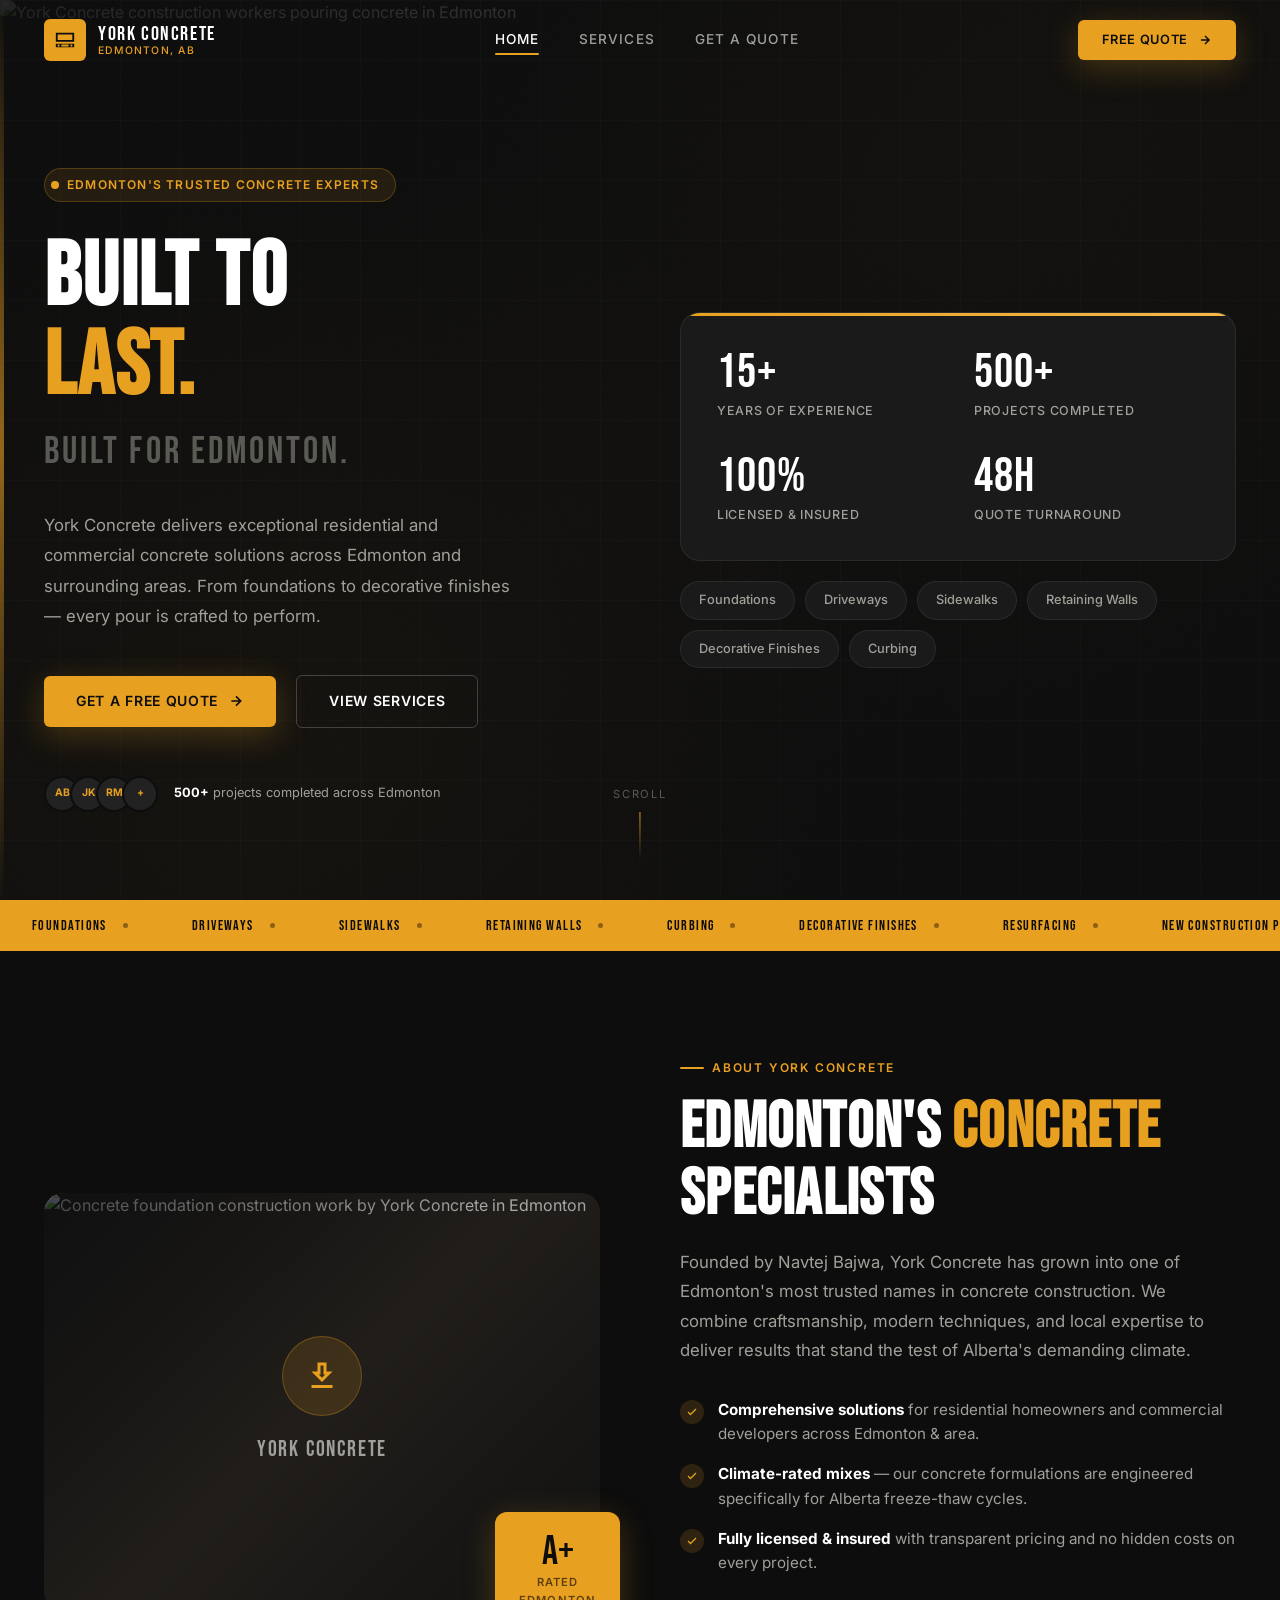
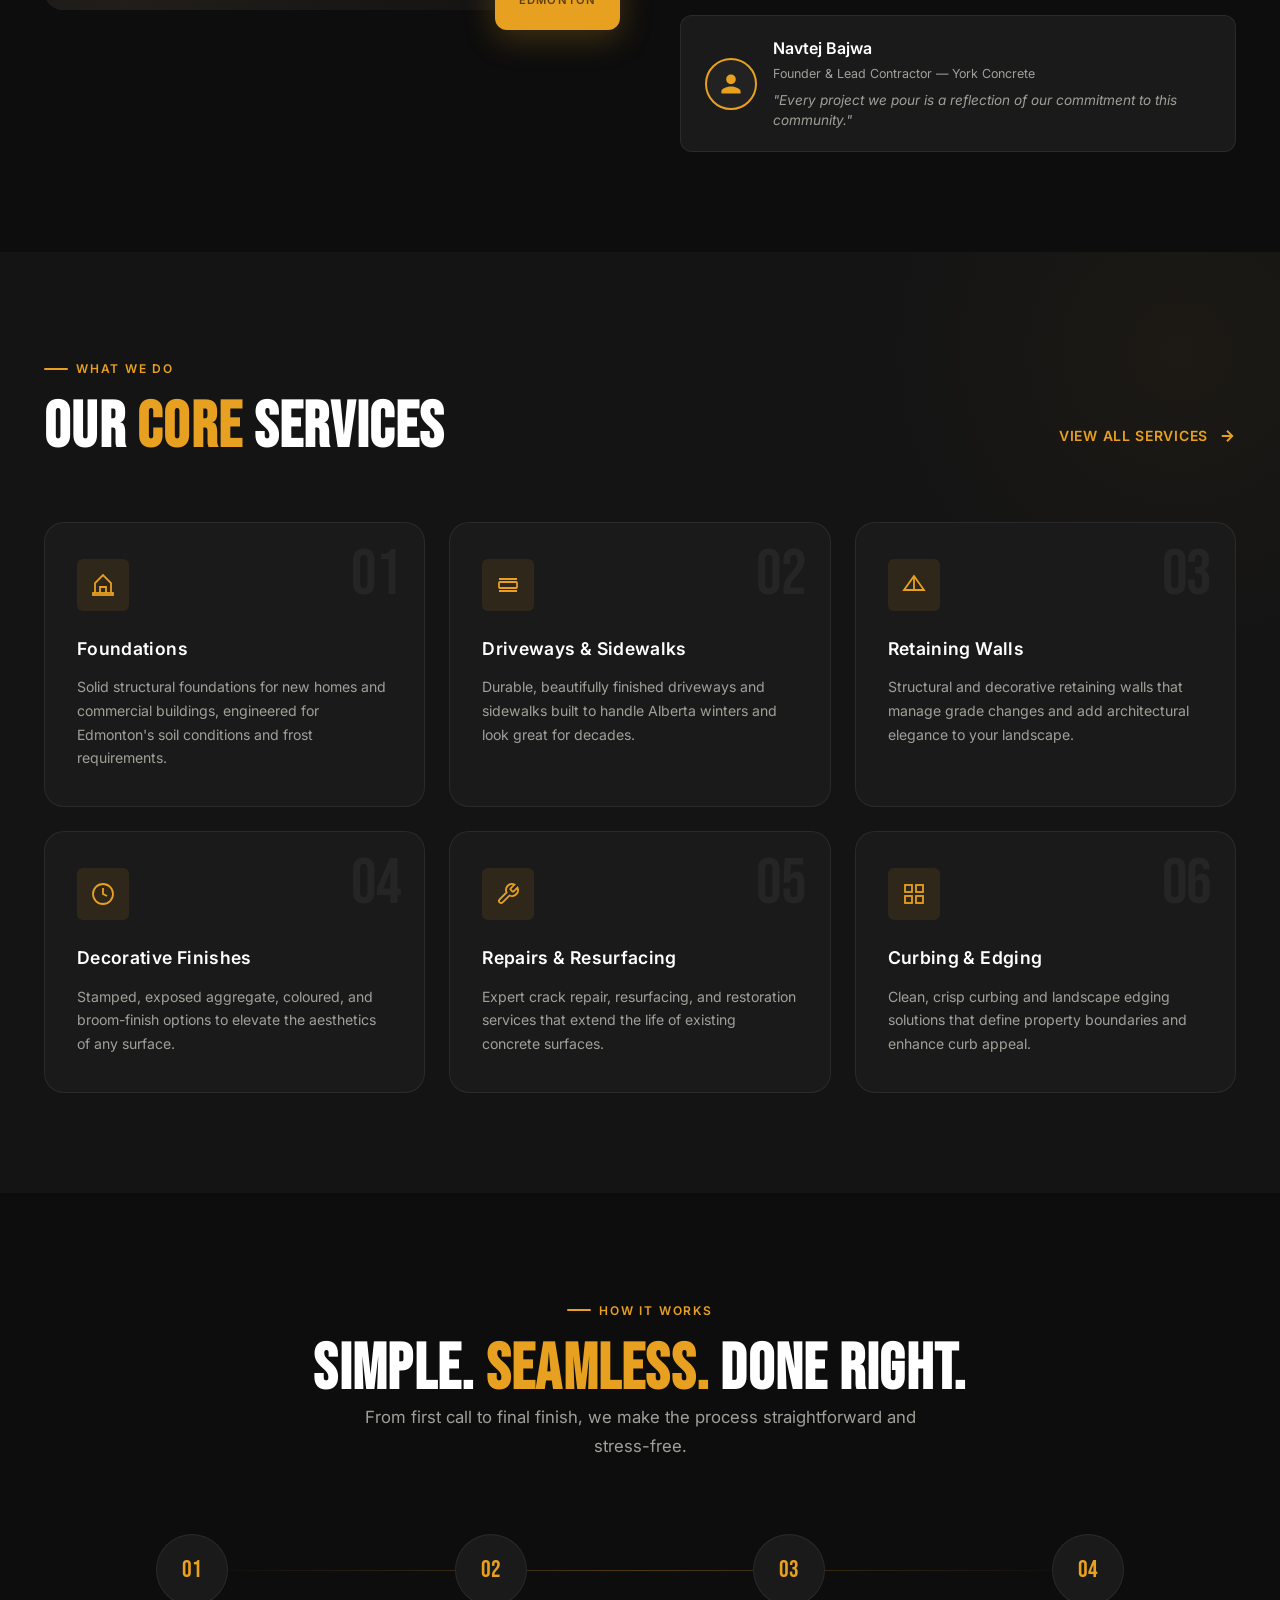
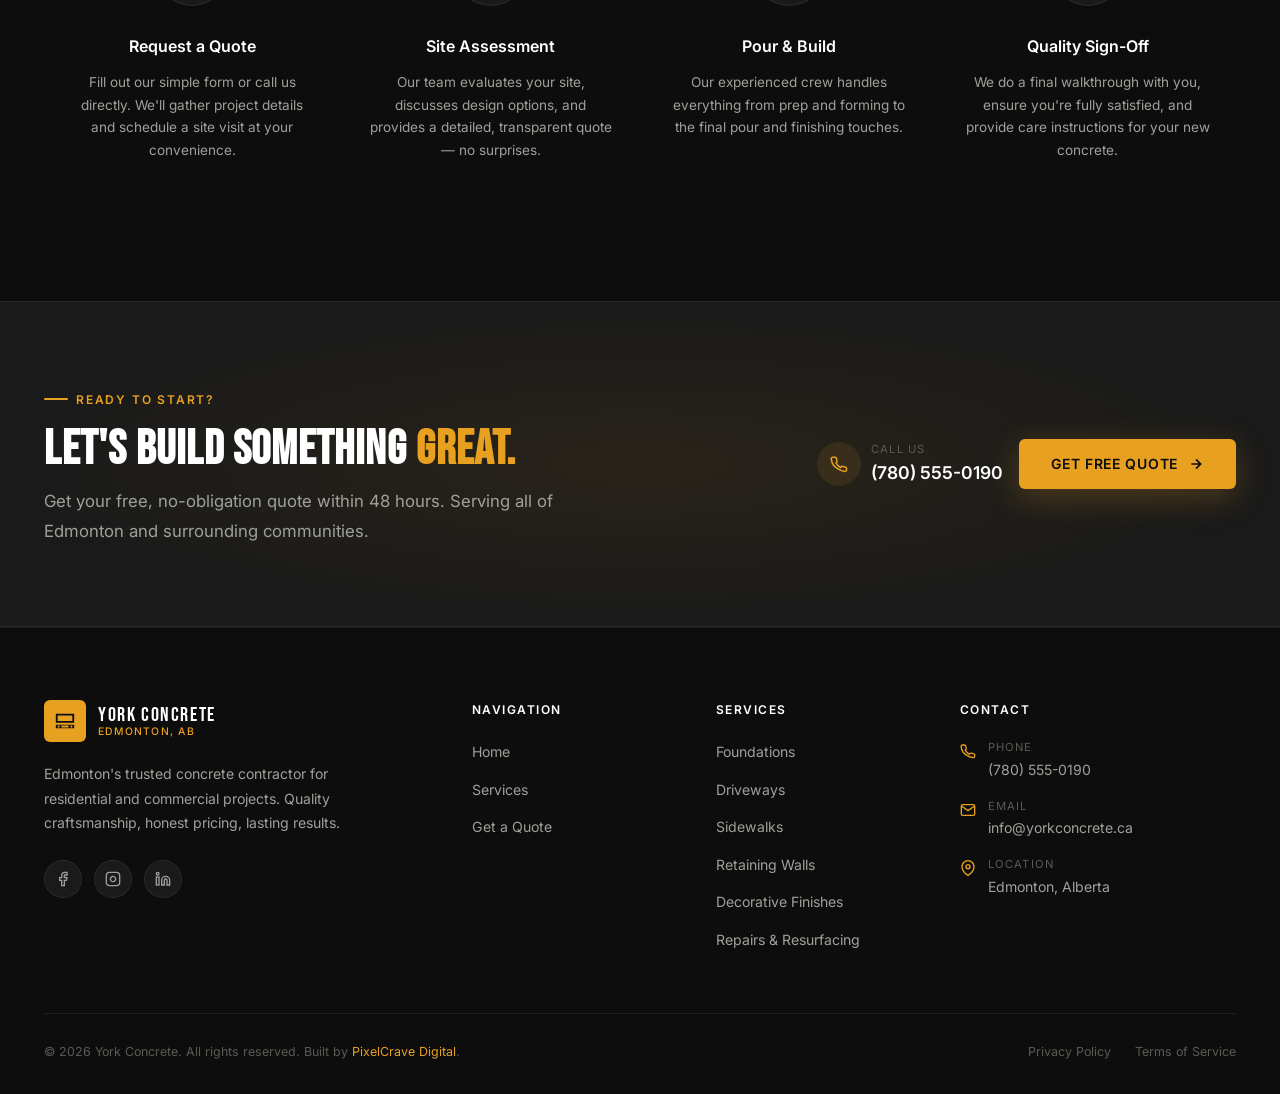
==== index.html @ 5ba8eb1a "Initial commit — York Concrete website Co-Authored-By: Claude Sonnet 4.6 <noreply@anthropic.com>" ====
<!DOCTYPE html>
<html lang="en-CA">
<head>
  <meta charset="UTF-8" />
  <meta name="viewport" content="width=device-width, initial-scale=1.0" />

  <!-- ===== PRIMARY SEO ===== -->
  <title>York Concrete | Edmonton's Premier Concrete Contractor</title>
  <meta name="description" content="York Concrete is Edmonton's trusted concrete contractor. Founded by Navtej Bajwa, we specialize in foundations, driveways, sidewalks, retaining walls & decorative finishes. Get a free quote in 48h." />
  <meta name="keywords" content="concrete contractor Edmonton, driveway concrete Edmonton, foundation pouring Edmonton, concrete sidewalk Edmonton, retaining wall Edmonton, decorative concrete Edmonton, York Concrete, Navtej Bajwa, concrete repair Edmonton, stamped concrete Edmonton" />
  <meta name="author" content="York Concrete" />
  <meta name="robots" content="index, follow, max-snippet:-1, max-image-preview:large, max-video-preview:-1" />
  <link rel="canonical" href="https://yorkconcrete.ca/" />

  <!-- ===== GEO / LOCAL SEO ===== -->
  <meta name="geo.region" content="CA-AB" />
  <meta name="geo.placename" content="Edmonton" />
  <meta name="geo.position" content="53.5461;-113.4938" />
  <meta name="ICBM" content="53.5461, -113.4938" />

  <!-- ===== OPEN GRAPH ===== -->
  <meta property="og:type" content="website" />
  <meta property="og:site_name" content="York Concrete" />
  <meta property="og:title" content="York Concrete | Edmonton's Premier Concrete Contractor" />
  <meta property="og:description" content="Edmonton's trusted concrete contractor. Foundations, driveways, sidewalks, retaining walls & decorative finishes. Free quotes within 48 hours." />
  <meta property="og:url" content="https://yorkconcrete.ca/" />
  <meta property="og:image" content="https://images.unsplash.com/photo-1504307651254-35680f356dfd?auto=format&fit=crop&w=1200&q=80" />
  <meta property="og:image:width" content="1200" />
  <meta property="og:image:height" content="630" />
  <meta property="og:image:alt" content="York Concrete construction workers pouring concrete in Edmonton" />
  <meta property="og:locale" content="en_CA" />

  <!-- ===== TWITTER CARD ===== -->
  <meta name="twitter:card" content="summary_large_image" />
  <meta name="twitter:title" content="York Concrete | Edmonton's Premier Concrete Contractor" />
  <meta name="twitter:description" content="Edmonton's trusted concrete contractor. Foundations, driveways, sidewalks, retaining walls & decorative finishes. Free quotes within 48 hours." />
  <meta name="twitter:image" content="https://images.unsplash.com/photo-1504307651254-35680f356dfd?auto=format&fit=crop&w=1200&q=80" />
  <meta name="twitter:image:alt" content="York Concrete — Edmonton AB" />

  <!-- ===== JSON-LD STRUCTURED DATA ===== -->
  <script type="application/ld+json">
  {
    "@context": "https://schema.org",
    "@graph": [
      {
        "@type": "LocalBusiness",
        "@id": "https://yorkconcrete.ca/#business",
        "name": "York Concrete",
        "legalName": "York Concrete",
        "description": "Edmonton's trusted concrete contractor providing comprehensive residential and commercial solutions including new construction pours, repairs, resurfacing, and decorative finishes. Key services include foundations, driveways, sidewalks, curbing, and retaining walls.",
        "founder": {
          "@type": "Person",
          "name": "Navtej Bajwa"
        },
        "url": "https://yorkconcrete.ca",
        "telephone": "+17805550190",
        "email": "info@yorkconcrete.ca",
        "image": "https://images.unsplash.com/photo-1504307651254-35680f356dfd?auto=format&fit=crop&w=1200&q=80",
        "logo": "https://yorkconcrete.ca/assets/logo.png",
        "address": {
          "@type": "PostalAddress",
          "addressLocality": "Edmonton",
          "addressRegion": "AB",
          "addressCountry": "CA"
        },
        "geo": {
          "@type": "GeoCoordinates",
          "latitude": "53.5461",
          "longitude": "-113.4938"
        },
        "areaServed": [
          {"@type": "City", "name": "Edmonton"},
          {"@type": "State", "name": "Alberta"}
        ],
        "priceRange": "$$",
        "openingHoursSpecification": [
          {
            "@type": "OpeningHoursSpecification",
            "dayOfWeek": ["Monday","Tuesday","Wednesday","Thursday","Friday"],
            "opens": "07:00",
            "closes": "18:00"
          },
          {
            "@type": "OpeningHoursSpecification",
            "dayOfWeek": "Saturday",
            "opens": "08:00",
            "closes": "15:00"
          }
        ],
        "hasOfferCatalog": {
          "@type": "OfferCatalog",
          "name": "Concrete Services",
          "itemListElement": [
            {"@type": "Offer", "itemOffered": {"@type": "Service", "name": "Foundation Pouring", "areaServed": "Edmonton"}},
            {"@type": "Offer", "itemOffered": {"@type": "Service", "name": "Driveway Installation", "areaServed": "Edmonton"}},
            {"@type": "Offer", "itemOffered": {"@type": "Service", "name": "Sidewalk Construction", "areaServed": "Edmonton"}},
            {"@type": "Offer", "itemOffered": {"@type": "Service", "name": "Retaining Wall Construction", "areaServed": "Edmonton"}},
            {"@type": "Offer", "itemOffered": {"@type": "Service", "name": "Decorative Concrete Finishes", "areaServed": "Edmonton"}},
            {"@type": "Offer", "itemOffered": {"@type": "Service", "name": "Concrete Repair & Resurfacing", "areaServed": "Edmonton"}},
            {"@type": "Offer", "itemOffered": {"@type": "Service", "name": "Curbing & Landscape Edging", "areaServed": "Edmonton"}}
          ]
        },
        "sameAs": [
          "https://www.facebook.com/yorkconcrete",
          "https://www.instagram.com/yorkconcrete"
        ]
      },
      {
        "@type": "WebSite",
        "@id": "https://yorkconcrete.ca/#website",
        "url": "https://yorkconcrete.ca",
        "name": "York Concrete",
        "description": "Edmonton's Premier Concrete Contractor",
        "publisher": {"@id": "https://yorkconcrete.ca/#business"},
        "potentialAction": {
          "@type": "SearchAction",
          "target": "https://yorkconcrete.ca/?s={search_term_string}",
          "query-input": "required name=search_term_string"
        }
      },
      {
        "@type": "WebPage",
        "@id": "https://yorkconcrete.ca/#webpage",
        "url": "https://yorkconcrete.ca/",
        "name": "York Concrete | Edmonton's Premier Concrete Contractor",
        "isPartOf": {"@id": "https://yorkconcrete.ca/#website"},
        "about": {"@id": "https://yorkconcrete.ca/#business"},
        "description": "York Concrete is Edmonton's trusted concrete contractor specializing in foundations, driveways, sidewalks, retaining walls and decorative finishes."
      }
    ]
  }
  </script>

  <!-- ===== PERFORMANCE ===== -->
  <link rel="preconnect" href="https://fonts.googleapis.com" />
  <link rel="preconnect" href="https://fonts.gstatic.com" crossorigin />
  <link rel="preconnect" href="https://images.unsplash.com" />
  <link rel="dns-prefetch" href="https://images.unsplash.com" />
  <link rel="stylesheet" href="css/styles.css" />
</head>
<body>

  <!-- ===== NAVBAR ===== -->
  <nav class="navbar">
    <div class="container">
      <div class="nav-inner">
        <a href="index.html" class="nav-logo">
          <div class="nav-logo-icon">
            <!-- Concrete block icon -->
            <svg viewBox="0 0 24 24" xmlns="http://www.w3.org/2000/svg">
              <path d="M2 20h20v-4H2v4zm2-3h2v2H4v-2zm4 0h8v2H8v-2zm10 0h2v2h-2v-2zM2 4v10h20V4H2zm18 8H4V6h16v6z"/>
            </svg>
          </div>
          <div class="nav-logo-text">
            <span class="name">YORK CONCRETE</span>
            <span class="tagline">Edmonton, AB</span>
          </div>
        </a>

        <div class="nav-links">
          <a href="index.html" class="nav-link active">Home</a>
          <a href="services.html" class="nav-link">Services</a>
          <a href="quote.html" class="nav-link">Get a Quote</a>
        </div>

        <a href="quote.html" class="btn btn-primary nav-cta">
          Free Quote
          <svg width="14" height="14" viewBox="0 0 24 24" fill="none" stroke="currentColor" stroke-width="2.5"><path d="M5 12h14M12 5l7 7-7 7"/></svg>
        </a>

        <button class="nav-hamburger" aria-label="Toggle menu">
          <span></span><span></span><span></span>
        </button>
      </div>
    </div>
  </nav>

  <!-- Mobile Menu -->
  <div class="mobile-menu">
    <a href="index.html" class="nav-link">Home</a>
    <a href="services.html" class="nav-link">Services</a>
    <a href="quote.html" class="nav-link">Get a Quote</a>
    <a href="quote.html" class="btn btn-primary">Request Free Quote</a>
  </div>

  <!-- ===== HERO ===== -->
  <section class="hero">
    <div class="hero-bg">
      <img
        src="https://images.unsplash.com/photo-1504307651254-35680f356dfd?auto=format&fit=crop&w=1920&q=80"
        alt="York Concrete construction workers pouring concrete in Edmonton"
        class="hero-bg-img"
        loading="eager"
        fetchpriority="high"
      />
      <div class="hero-bg-overlay"></div>
      <div class="hero-grid-line"></div>
      <div class="hero-accent-bar"></div>
    </div>

    <div class="container">
      <div class="hero-content">

        <div class="hero-left reveal">
          <div class="hero-badge">
            <div class="hero-badge-dot"></div>
            <span>Edmonton's Trusted Concrete Experts</span>
          </div>

          <h1 class="hero-title">
            BUILT TO
            <span class="highlight">LAST.</span>
          </h1>
          <p class="hero-subtitle">BUILT FOR EDMONTON.</p>

          <p class="hero-desc">
            York Concrete delivers exceptional residential and commercial concrete solutions across Edmonton and surrounding areas. From foundations to decorative finishes — every pour is crafted to perform.
          </p>

          <div class="hero-actions">
            <a href="quote.html" class="btn btn-primary">
              Get a Free Quote
              <svg width="16" height="16" viewBox="0 0 24 24" fill="none" stroke="currentColor" stroke-width="2.5"><path d="M5 12h14M12 5l7 7-7 7"/></svg>
            </a>
            <a href="services.html" class="btn btn-outline">
              View Services
            </a>
          </div>

          <div class="hero-trust">
            <div class="hero-trust-avatars">
              <div class="avatar">AB</div>
              <div class="avatar">JK</div>
              <div class="avatar">RM</div>
              <div class="avatar">+</div>
            </div>
            <div class="hero-trust-text">
              <strong>500+</strong> projects completed across Edmonton
            </div>
          </div>
        </div>

        <div class="hero-right reveal delay-2">
          <div class="hero-stats-card">
            <div class="hero-stats-grid">
              <div class="hero-stat">
                <div class="hero-stat-num">
                  <span data-count="15" data-suffix="+">15+</span>
                </div>
                <div class="hero-stat-label">Years of Experience</div>
              </div>
              <div class="hero-stat">
                <div class="hero-stat-num">
                  <span data-count="500" data-suffix="+">500+</span>
                </div>
                <div class="hero-stat-label">Projects Completed</div>
              </div>
              <div class="hero-stat">
                <div class="hero-stat-num">
                  <span data-count="100" data-suffix="%">100%</span>
                </div>
                <div class="hero-stat-label">Licensed & Insured</div>
              </div>
              <div class="hero-stat">
                <div class="hero-stat-num">
                  <span data-count="48" data-suffix="h">48h</span>
                </div>
                <div class="hero-stat-label">Quote Turnaround</div>
              </div>
            </div>
          </div>

          <div class="hero-service-pills">
            <span class="hero-pill">Foundations</span>
            <span class="hero-pill">Driveways</span>
            <span class="hero-pill">Sidewalks</span>
            <span class="hero-pill">Retaining Walls</span>
            <span class="hero-pill">Decorative Finishes</span>
            <span class="hero-pill">Curbing</span>
          </div>
        </div>

      </div>
    </div>

    <div class="hero-scroll">
      <span>Scroll</span>
      <div class="scroll-line"></div>
    </div>
  </section>

  <!-- ===== MARQUEE ===== -->
  <div class="marquee-strip">
    <div class="marquee-track">
      <div class="marquee-item">Foundations<div class="marquee-dot"></div></div>
      <div class="marquee-item">Driveways<div class="marquee-dot"></div></div>
      <div class="marquee-item">Sidewalks<div class="marquee-dot"></div></div>
      <div class="marquee-item">Retaining Walls<div class="marquee-dot"></div></div>
      <div class="marquee-item">Curbing<div class="marquee-dot"></div></div>
      <div class="marquee-item">Decorative Finishes<div class="marquee-dot"></div></div>
      <div class="marquee-item">Resurfacing<div class="marquee-dot"></div></div>
      <div class="marquee-item">New Construction Pours<div class="marquee-dot"></div></div>
      <div class="marquee-item">Repairs<div class="marquee-dot"></div></div>
      <div class="marquee-item">Edmonton, AB<div class="marquee-dot"></div></div>
    </div>
  </div>

  <!-- ===== ABOUT STRIP ===== -->
  <section class="about-strip">
    <div class="container">
      <div class="about-inner">

        <div class="about-visual reveal-left">
          <div class="about-img-wrap">
            <img
              src="https://images.unsplash.com/photo-1581092160607-ee22621dd758?auto=format&fit=crop&w=900&q=80"
              alt="Concrete foundation construction work by York Concrete in Edmonton"
              class="about-img-real"
              loading="lazy"
              width="900"
              height="675"
            />
            <div class="about-img-overlay-gradient"></div>
            <div class="about-img-overlay">
              <div class="about-img-icon">
                <svg viewBox="0 0 24 24"><path d="M19 9h-4V3H9v6H5l7 7 7-7zm-8 2V5h2v6h1.17L12 13.17 9.83 11H11zm-6 7h14v2H5z"/></svg>
              </div>
              <span class="about-img-label">YORK CONCRETE</span>
            </div>
          </div>
          <div class="about-float-badge">
            <span class="num">A+</span>
            <span class="lbl">Rated<br/>Edmonton</span>
          </div>
        </div>

        <div class="about-content reveal-right">
          <span class="section-tag">About York Concrete</span>
          <h2 class="section-title">
            Edmonton's <span>Concrete</span><br/>Specialists
          </h2>
          <p class="section-desc">
            Founded by Navtej Bajwa, York Concrete has grown into one of Edmonton's most trusted names in concrete construction. We combine craftsmanship, modern techniques, and local expertise to deliver results that stand the test of Alberta's demanding climate.
          </p>

          <ul class="about-list">
            <li class="about-list-item">
              <div class="about-list-icon">
                <svg viewBox="0 0 24 24"><polyline points="20 6 9 17 4 12"/></svg>
              </div>
              <p><strong>Comprehensive solutions</strong> for residential homeowners and commercial developers across Edmonton & area.</p>
            </li>
            <li class="about-list-item">
              <div class="about-list-icon">
                <svg viewBox="0 0 24 24"><polyline points="20 6 9 17 4 12"/></svg>
              </div>
              <p><strong>Climate-rated mixes</strong> — our concrete formulations are engineered specifically for Alberta freeze-thaw cycles.</p>
            </li>
            <li class="about-list-item">
              <div class="about-list-icon">
                <svg viewBox="0 0 24 24"><polyline points="20 6 9 17 4 12"/></svg>
              </div>
              <p><strong>Fully licensed & insured</strong> with transparent pricing and no hidden costs on every project.</p>
            </li>
          </ul>

          <div class="founder-card">
            <div class="founder-avatar">
              <svg viewBox="0 0 24 24"><path d="M12 12c2.7 0 4.8-2.1 4.8-4.8S14.7 2.4 12 2.4 7.2 4.5 7.2 7.2 9.3 12 12 12zm0 2.4c-3.2 0-9.6 1.6-9.6 4.8v2.4h19.2v-2.4c0-3.2-6.4-4.8-9.6-4.8z"/></svg>
            </div>
            <div class="founder-info">
              <div class="founder-name">Navtej Bajwa</div>
              <div class="founder-role">Founder & Lead Contractor — York Concrete</div>
              <p class="founder-quote">"Every project we pour is a reflection of our commitment to this community."</p>
            </div>
          </div>
        </div>

      </div>
    </div>
  </section>

  <!-- ===== SERVICES PREVIEW ===== -->
  <section class="services-preview">
    <div class="container">
      <div class="services-header">
        <div class="services-header-left reveal">
          <span class="section-tag">What We Do</span>
          <h2 class="section-title">Our <span>Core</span> Services</h2>
        </div>
        <div class="services-header-right reveal delay-2">
          <a href="services.html" class="btn btn-ghost">
            View All Services
            <svg width="18" height="18" viewBox="0 0 24 24" fill="none" stroke="currentColor" stroke-width="2.5"><path d="M5 12h14M12 5l7 7-7 7"/></svg>
          </a>
        </div>
      </div>

      <div class="services-grid">
        <!-- Card 1 -->
        <div class="service-card reveal delay-1">
          <span class="service-card-num">01</span>
          <div class="service-card-icon">
            <svg viewBox="0 0 24 24"><rect x="2" y="20" width="20" height="2"/><path d="M4 20V10l8-8 8 8v10"/><path d="M9 20v-6h6v6"/></svg>
          </div>
          <h3 class="service-card-title">Foundations</h3>
          <p class="service-card-desc">Solid structural foundations for new homes and commercial buildings, engineered for Edmonton's soil conditions and frost requirements.</p>
        </div>

        <!-- Card 2 -->
        <div class="service-card reveal delay-2">
          <span class="service-card-num">02</span>
          <div class="service-card-icon">
            <svg viewBox="0 0 24 24"><path d="M3 18h18M3 6h18"/><rect x="3" y="9" width="18" height="6" rx="1"/></svg>
          </div>
          <h3 class="service-card-title">Driveways & Sidewalks</h3>
          <p class="service-card-desc">Durable, beautifully finished driveways and sidewalks built to handle Alberta winters and look great for decades.</p>
        </div>

        <!-- Card 3 -->
        <div class="service-card reveal delay-3">
          <span class="service-card-num">03</span>
          <div class="service-card-icon">
            <svg viewBox="0 0 24 24"><path d="M2 17L12 3l10 14H2z"/><line x1="12" y1="3" x2="12" y2="17"/></svg>
          </div>
          <h3 class="service-card-title">Retaining Walls</h3>
          <p class="service-card-desc">Structural and decorative retaining walls that manage grade changes and add architectural elegance to your landscape.</p>
        </div>

        <!-- Card 4 -->
        <div class="service-card reveal delay-1">
          <span class="service-card-num">04</span>
          <div class="service-card-icon">
            <svg viewBox="0 0 24 24"><circle cx="12" cy="12" r="10"/><path d="M12 6v6l4 2"/></svg>
          </div>
          <h3 class="service-card-title">Decorative Finishes</h3>
          <p class="service-card-desc">Stamped, exposed aggregate, coloured, and broom-finish options to elevate the aesthetics of any surface.</p>
        </div>

        <!-- Card 5 -->
        <div class="service-card reveal delay-2">
          <span class="service-card-num">05</span>
          <div class="service-card-icon">
            <svg viewBox="0 0 24 24"><path d="M14.7 6.3a1 1 0 0 0 0 1.4l1.6 1.6a1 1 0 0 0 1.4 0l3.77-3.77a6 6 0 0 1-7.94 7.94l-6.91 6.91a2.12 2.12 0 0 1-3-3l6.91-6.91a6 6 0 0 1 7.94-7.94l-3.76 3.76z"/></svg>
          </div>
          <h3 class="service-card-title">Repairs & Resurfacing</h3>
          <p class="service-card-desc">Expert crack repair, resurfacing, and restoration services that extend the life of existing concrete surfaces.</p>
        </div>

        <!-- Card 6 -->
        <div class="service-card reveal delay-3">
          <span class="service-card-num">06</span>
          <div class="service-card-icon">
            <svg viewBox="0 0 24 24"><rect x="3" y="3" width="7" height="7"/><rect x="14" y="3" width="7" height="7"/><rect x="14" y="14" width="7" height="7"/><rect x="3" y="14" width="7" height="7"/></svg>
          </div>
          <h3 class="service-card-title">Curbing & Edging</h3>
          <p class="service-card-desc">Clean, crisp curbing and landscape edging solutions that define property boundaries and enhance curb appeal.</p>
        </div>
      </div>
    </div>
  </section>

  <!-- ===== PROCESS ===== -->
  <section class="process-section">
    <div class="container">
      <div class="process-header reveal">
        <span class="section-tag">How It Works</span>
        <h2 class="section-title">Simple. <span>Seamless.</span> Done Right.</h2>
        <p class="section-desc">From first call to final finish, we make the process straightforward and stress-free.</p>
      </div>

      <div class="process-steps">
        <div class="process-step reveal delay-1">
          <div class="process-step-num">01</div>
          <h3 class="process-step-title">Request a Quote</h3>
          <p class="process-step-desc">Fill out our simple form or call us directly. We'll gather project details and schedule a site visit at your convenience.</p>
        </div>
        <div class="process-step reveal delay-2">
          <div class="process-step-num">02</div>
          <h3 class="process-step-title">Site Assessment</h3>
          <p class="process-step-desc">Our team evaluates your site, discusses design options, and provides a detailed, transparent quote — no surprises.</p>
        </div>
        <div class="process-step reveal delay-3">
          <div class="process-step-num">03</div>
          <h3 class="process-step-title">Pour & Build</h3>
          <p class="process-step-desc">Our experienced crew handles everything from prep and forming to the final pour and finishing touches.</p>
        </div>
        <div class="process-step reveal delay-4">
          <div class="process-step-num">04</div>
          <h3 class="process-step-title">Quality Sign-Off</h3>
          <p class="process-step-desc">We do a final walkthrough with you, ensure you're fully satisfied, and provide care instructions for your new concrete.</p>
        </div>
      </div>
    </div>
  </section>

  <!-- ===== CTA BAND ===== -->
  <section class="cta-band">
    <div class="container">
      <div class="cta-inner">
        <div class="cta-text reveal">
          <span class="section-tag">Ready to Start?</span>
          <h2 class="section-title">Let's Build Something <span>Great.</span></h2>
          <p class="section-desc">Get your free, no-obligation quote within 48 hours. Serving all of Edmonton and surrounding communities.</p>
        </div>
        <div class="cta-actions reveal delay-2">
          <div class="cta-phone">
            <div class="cta-phone-icon">
              <svg viewBox="0 0 24 24"><path d="M22 16.92v3a2 2 0 0 1-2.18 2 19.79 19.79 0 0 1-8.63-3.07A19.5 19.5 0 0 1 4.69 13.8a19.79 19.79 0 0 1-3.07-8.67A2 2 0 0 1 3.6 3h3a2 2 0 0 1 2 1.72c.127.96.361 1.903.7 2.81a2 2 0 0 1-.45 2.11L7.91 10.6a16 16 0 0 0 6.08 6.08l.99-.99a2 2 0 0 1 2.11-.45c.907.339 1.85.573 2.81.7A2 2 0 0 1 22 17.92z"/></svg>
            </div>
            <div class="cta-phone-info">
              <div class="cta-phone-label">Call Us</div>
              <div class="cta-phone-num">(780) 555-0190</div>
            </div>
          </div>
          <a href="quote.html" class="btn btn-primary">
            Get Free Quote
            <svg width="16" height="16" viewBox="0 0 24 24" fill="none" stroke="currentColor" stroke-width="2.5"><path d="M5 12h14M12 5l7 7-7 7"/></svg>
          </a>
        </div>
      </div>
    </div>
  </section>

  <!-- ===== FOOTER ===== -->
  <footer class="footer">
    <div class="container">
      <div class="footer-grid">
        <div class="footer-brand">
          <a href="index.html" class="nav-logo">
            <div class="nav-logo-icon">
              <svg viewBox="0 0 24 24" xmlns="http://www.w3.org/2000/svg"><path d="M2 20h20v-4H2v4zm2-3h2v2H4v-2zm4 0h8v2H8v-2zm10 0h2v2h-2v-2zM2 4v10h20V4H2zm18 8H4V6h16v6z"/></svg>
            </div>
            <div class="nav-logo-text">
              <span class="name">YORK CONCRETE</span>
              <span class="tagline">Edmonton, AB</span>
            </div>
          </a>
          <p class="footer-brand-desc">
            Edmonton's trusted concrete contractor for residential and commercial projects. Quality craftsmanship, honest pricing, lasting results.
          </p>
          <div class="footer-social">
            <a href="#" aria-label="Facebook">
              <svg viewBox="0 0 24 24"><path d="M18 2h-3a5 5 0 0 0-5 5v3H7v4h3v8h4v-8h3l1-4h-4V7a1 1 0 0 1 1-1h3z"/></svg>
            </a>
            <a href="#" aria-label="Instagram">
              <svg viewBox="0 0 24 24"><rect x="2" y="2" width="20" height="20" rx="5" ry="5"/><path d="M16 11.37A4 4 0 1 1 12.63 8 4 4 0 0 1 16 11.37z"/><line x1="17.5" y1="6.5" x2="17.51" y2="6.5"/></svg>
            </a>
            <a href="#" aria-label="LinkedIn">
              <svg viewBox="0 0 24 24"><path d="M16 8a6 6 0 0 1 6 6v7h-4v-7a2 2 0 0 0-2-2 2 2 0 0 0-2 2v7h-4v-7a6 6 0 0 1 6-6z"/><rect x="2" y="9" width="4" height="12"/><circle cx="4" cy="4" r="2"/></svg>
            </a>
          </div>
        </div>

        <div>
          <h4 class="footer-col-title">Navigation</h4>
          <ul class="footer-links">
            <li><a href="index.html">Home</a></li>
            <li><a href="services.html">Services</a></li>
            <li><a href="quote.html">Get a Quote</a></li>
          </ul>
        </div>

        <div>
          <h4 class="footer-col-title">Services</h4>
          <ul class="footer-links">
            <li><a href="services.html">Foundations</a></li>
            <li><a href="services.html">Driveways</a></li>
            <li><a href="services.html">Sidewalks</a></li>
            <li><a href="services.html">Retaining Walls</a></li>
            <li><a href="services.html">Decorative Finishes</a></li>
            <li><a href="services.html">Repairs & Resurfacing</a></li>
          </ul>
        </div>

        <div>
          <h4 class="footer-col-title">Contact</h4>
          <div class="footer-contact-item">
            <div class="footer-contact-icon">
              <svg viewBox="0 0 24 24"><path d="M22 16.92v3a2 2 0 0 1-2.18 2 19.79 19.79 0 0 1-8.63-3.07A19.5 19.5 0 0 1 4.69 13.8a19.79 19.79 0 0 1-3.07-8.67A2 2 0 0 1 3.6 3h3a2 2 0 0 1 2 1.72c.127.96.361 1.903.7 2.81a2 2 0 0 1-.45 2.11L7.91 10.6a16 16 0 0 0 6.08 6.08l.99-.99a2 2 0 0 1 2.11-.45c.907.339 1.85.573 2.81.7A2 2 0 0 1 22 17.92z"/></svg>
            </div>
            <div class="footer-contact-info">
              <div class="footer-contact-label">Phone</div>
              <div class="footer-contact-val">(780) 555-0190</div>
            </div>
          </div>
          <div class="footer-contact-item">
            <div class="footer-contact-icon">
              <svg viewBox="0 0 24 24"><path d="M4 4h16c1.1 0 2 .9 2 2v12c0 1.1-.9 2-2 2H4c-1.1 0-2-.9-2-2V6c0-1.1.9-2 2-2z"/><polyline points="22,6 12,13 2,6"/></svg>
            </div>
            <div class="footer-contact-info">
              <div class="footer-contact-label">Email</div>
              <div class="footer-contact-val">info@yorkconcrete.ca</div>
            </div>
          </div>
          <div class="footer-contact-item">
            <div class="footer-contact-icon">
              <svg viewBox="0 0 24 24"><path d="M21 10c0 7-9 13-9 13s-9-6-9-13a9 9 0 0 1 18 0z"/><circle cx="12" cy="10" r="3"/></svg>
            </div>
            <div class="footer-contact-info">
              <div class="footer-contact-label">Location</div>
              <div class="footer-contact-val">Edmonton, Alberta</div>
            </div>
          </div>
        </div>
      </div>

      <div class="footer-bottom">
        <p class="footer-copy">
          &copy; 2026 York Concrete. All rights reserved. Built by <a href="#">PixelCrave Digital</a>.
        </p>
        <div class="footer-legal">
          <a href="#">Privacy Policy</a>
          <a href="#">Terms of Service</a>
        </div>
      </div>
    </div>
  </footer>

  <script src="js/main.js"></script>
</body>
</html>
---- css/styles.css ----
/* ============================================
   YORK CONCRETE — Design System
   PixelCrave Digital
   ============================================ */

/* --- Google Fonts --- */
@import url('https://fonts.googleapis.com/css2?family=Inter:wght@300;400;500;600;700;800;900&family=Bebas+Neue&display=swap');

/* --- CSS Custom Properties --- */
:root {
  --clr-bg:        #0d0d0d;
  --clr-bg2:       #141414;
  --clr-surface:   #1a1a1a;
  --clr-surface2:  #222222;
  --clr-border:    rgba(255,255,255,0.07);
  --clr-accent:    #E8A020;
  --clr-accent-dk: #c4851a;
  --clr-accent-lt: #f5b84a;
  --clr-white:     #ffffff;
  --clr-gray1:     #f0f0ee;
  --clr-gray2:     #a0a09a;
  --clr-gray3:     #5a5a55;

  --ff-head:  'Bebas Neue', sans-serif;
  --ff-body:  'Inter', sans-serif;

  --fw-light:   300;
  --fw-reg:     400;
  --fw-med:     500;
  --fw-semi:    600;
  --fw-bold:    700;
  --fw-black:   900;

  --radius-sm:  6px;
  --radius-md:  12px;
  --radius-lg:  20px;
  --radius-xl:  32px;

  --shadow-sm:  0 2px 12px rgba(0,0,0,0.4);
  --shadow-md:  0 8px 32px rgba(0,0,0,0.5);
  --shadow-lg:  0 20px 60px rgba(0,0,0,0.6);
  --shadow-accent: 0 8px 32px rgba(232,160,32,0.25);

  --transition: 0.3s cubic-bezier(0.4, 0, 0.2, 1);
  --transition-slow: 0.6s cubic-bezier(0.4, 0, 0.2, 1);

  --max-w: 1240px;
  --nav-h: 80px;
}

/* --- Reset & Base --- */
*, *::before, *::after {
  box-sizing: border-box;
  margin: 0;
  padding: 0;
}

html {
  scroll-behavior: smooth;
  font-size: 16px;
}

body {
  font-family: var(--ff-body);
  background-color: var(--clr-bg);
  color: var(--clr-gray1);
  line-height: 1.6;
  overflow-x: hidden;
  -webkit-font-smoothing: antialiased;
}

img { max-width: 100%; display: block; }
a { text-decoration: none; color: inherit; }
ul, ol { list-style: none; }
button { cursor: pointer; border: none; background: none; font-family: inherit; }
input, select, textarea { font-family: inherit; }

/* --- Scrollbar --- */
::-webkit-scrollbar { width: 6px; }
::-webkit-scrollbar-track { background: var(--clr-bg); }
::-webkit-scrollbar-thumb { background: var(--clr-accent); border-radius: 99px; }

/* ============================================
   UTILITY CLASSES
   ============================================ */
.container {
  width: 100%;
  max-width: var(--max-w);
  margin-inline: auto;
  padding-inline: 24px;
}

.section-tag {
  display: inline-flex;
  align-items: center;
  gap: 8px;
  font-size: 0.75rem;
  font-weight: var(--fw-semi);
  letter-spacing: 0.15em;
  text-transform: uppercase;
  color: var(--clr-accent);
  margin-bottom: 16px;
}
.section-tag::before {
  content: '';
  width: 24px;
  height: 2px;
  background: var(--clr-accent);
  border-radius: 2px;
}

.section-title {
  font-family: var(--ff-head);
  font-size: clamp(2.5rem, 5vw, 4rem);
  line-height: 1.05;
  color: var(--clr-white);
  letter-spacing: 0.02em;
}

.section-title span {
  color: var(--clr-accent);
}

.section-desc {
  font-size: 1.05rem;
  color: var(--clr-gray2);
  line-height: 1.75;
  max-width: 560px;
}

/* Buttons */
.btn {
  display: inline-flex;
  align-items: center;
  gap: 10px;
  padding: 14px 32px;
  border-radius: var(--radius-sm);
  font-size: 0.875rem;
  font-weight: var(--fw-semi);
  letter-spacing: 0.05em;
  text-transform: uppercase;
  transition: var(--transition);
  position: relative;
  overflow: hidden;
}
.btn::after {
  content: '';
  position: absolute;
  inset: 0;
  background: rgba(255,255,255,0.08);
  opacity: 0;
  transition: var(--transition);
}
.btn:hover::after { opacity: 1; }

.btn-primary {
  background: var(--clr-accent);
  color: var(--clr-bg);
  box-shadow: var(--shadow-accent);
}
.btn-primary:hover {
  background: var(--clr-accent-lt);
  transform: translateY(-2px);
  box-shadow: 0 12px 40px rgba(232,160,32,0.4);
}

.btn-outline {
  border: 1px solid rgba(255,255,255,0.2);
  color: var(--clr-white);
}
.btn-outline:hover {
  border-color: var(--clr-accent);
  color: var(--clr-accent);
  transform: translateY(-2px);
}

.btn-ghost {
  color: var(--clr-accent);
  padding-left: 0;
  padding-right: 0;
}
.btn-ghost:hover { gap: 16px; }
.btn-ghost svg { transition: var(--transition); }
.btn-ghost:hover svg { transform: translateX(4px); }

/* Divider */
.divider {
  width: 100%;
  height: 1px;
  background: var(--clr-border);
}

/* Fade-in on scroll */
.reveal {
  opacity: 0;
  transform: translateY(30px);
  transition: opacity 0.7s ease, transform 0.7s ease;
}
.reveal.visible {
  opacity: 1;
  transform: translateY(0);
}
.reveal-left {
  opacity: 0;
  transform: translateX(-30px);
  transition: opacity 0.7s ease, transform 0.7s ease;
}
.reveal-left.visible { opacity: 1; transform: translateX(0); }
.reveal-right {
  opacity: 0;
  transform: translateX(30px);
  transition: opacity 0.7s ease, transform 0.7s ease;
}
.reveal-right.visible { opacity: 1; transform: translateX(0); }

.delay-1 { transition-delay: 0.1s; }
.delay-2 { transition-delay: 0.2s; }
.delay-3 { transition-delay: 0.3s; }
.delay-4 { transition-delay: 0.4s; }
.delay-5 { transition-delay: 0.5s; }

/* ============================================
   NAVIGATION
   ============================================ */
.navbar {
  position: fixed;
  top: 0;
  left: 0;
  right: 0;
  z-index: 1000;
  height: var(--nav-h);
  display: flex;
  align-items: center;
  transition: var(--transition);
}

.navbar.scrolled {
  background: rgba(13,13,13,0.92);
  backdrop-filter: blur(20px);
  -webkit-backdrop-filter: blur(20px);
  border-bottom: 1px solid var(--clr-border);
  box-shadow: var(--shadow-md);
}

.nav-inner {
  display: flex;
  align-items: center;
  justify-content: space-between;
  width: 100%;
}

.nav-logo {
  display: flex;
  align-items: center;
  gap: 12px;
}

.nav-logo-icon {
  width: 42px;
  height: 42px;
  background: var(--clr-accent);
  border-radius: var(--radius-sm);
  display: flex;
  align-items: center;
  justify-content: center;
  flex-shrink: 0;
}

.nav-logo-icon svg {
  width: 22px;
  height: 22px;
  fill: var(--clr-bg);
}

.nav-logo-text {
  display: flex;
  flex-direction: column;
  line-height: 1.1;
}
.nav-logo-text .name {
  font-family: var(--ff-head);
  font-size: 1.25rem;
  letter-spacing: 0.08em;
  color: var(--clr-white);
}
.nav-logo-text .tagline {
  font-size: 0.65rem;
  font-weight: var(--fw-med);
  letter-spacing: 0.12em;
  text-transform: uppercase;
  color: var(--clr-accent);
}

.nav-links {
  display: flex;
  align-items: center;
  gap: 40px;
}

.nav-link {
  font-size: 0.85rem;
  font-weight: var(--fw-med);
  letter-spacing: 0.08em;
  text-transform: uppercase;
  color: var(--clr-gray2);
  position: relative;
  transition: var(--transition);
}
.nav-link::after {
  content: '';
  position: absolute;
  bottom: -4px;
  left: 0;
  width: 0;
  height: 2px;
  background: var(--clr-accent);
  border-radius: 2px;
  transition: var(--transition);
}
.nav-link:hover, .nav-link.active { color: var(--clr-white); }
.nav-link:hover::after, .nav-link.active::after { width: 100%; }

.nav-cta {
  padding: 10px 24px;
  font-size: 0.8rem;
}

/* Hamburger */
.nav-hamburger {
  display: none;
  flex-direction: column;
  gap: 5px;
  padding: 4px;
  cursor: pointer;
}
.nav-hamburger span {
  width: 26px;
  height: 2px;
  background: var(--clr-white);
  border-radius: 2px;
  transition: var(--transition);
  display: block;
}
.nav-hamburger.open span:nth-child(1) { transform: translateY(7px) rotate(45deg); }
.nav-hamburger.open span:nth-child(2) { opacity: 0; transform: scaleX(0); }
.nav-hamburger.open span:nth-child(3) { transform: translateY(-7px) rotate(-45deg); }

/* Mobile Menu */
.mobile-menu {
  display: none;
  position: fixed;
  inset: 0;
  top: var(--nav-h);
  background: rgba(13,13,13,0.97);
  backdrop-filter: blur(24px);
  z-index: 999;
  flex-direction: column;
  align-items: center;
  justify-content: center;
  gap: 32px;
  opacity: 0;
  pointer-events: none;
  transition: opacity 0.3s ease;
}
.mobile-menu.open {
  opacity: 1;
  pointer-events: all;
}
.mobile-menu .nav-link {
  font-size: 1.5rem;
  letter-spacing: 0.12em;
}
.mobile-menu .btn { margin-top: 8px; }

/* ============================================
   HERO — Home
   ============================================ */
.hero {
  min-height: 100vh;
  display: flex;
  align-items: center;
  position: relative;
  overflow: hidden;
  padding-top: var(--nav-h);
}

.hero-bg {
  position: absolute;
  inset: 0;
  z-index: 0;
}

/* Concrete texture via CSS pattern */
.hero-bg::before {
  content: '';
  position: absolute;
  inset: 0;
  background-image:
    radial-gradient(circle at 20% 80%, rgba(232,160,32,0.08) 0%, transparent 50%),
    radial-gradient(circle at 80% 20%, rgba(232,160,32,0.05) 0%, transparent 50%),
    url("data:image/svg+xml,%3Csvg xmlns='http://www.w3.org/2000/svg' width='400' height='400'%3E%3Cfilter id='noise'%3E%3CfeTurbulence type='fractalNoise' baseFrequency='0.65' numOctaves='3' stitchTiles='stitch'/%3E%3CfeColorMatrix type='saturate' values='0'/%3E%3C/filter%3E%3Crect width='400' height='400' filter='url(%23noise)' opacity='0.04'/%3E%3C/svg%3E");
  background-size: cover, cover, 400px 400px;
}

.hero-grid-line {
  position: absolute;
  inset: 0;
  background-image:
    linear-gradient(rgba(255,255,255,0.015) 1px, transparent 1px),
    linear-gradient(90deg, rgba(255,255,255,0.015) 1px, transparent 1px);
  background-size: 60px 60px;
}

.hero-accent-bar {
  position: absolute;
  left: 0;
  top: 0;
  bottom: 0;
  width: 4px;
  background: linear-gradient(to bottom, transparent, var(--clr-accent), transparent);
  opacity: 0.6;
}

.hero-content {
  position: relative;
  z-index: 1;
  display: grid;
  grid-template-columns: 1fr 1fr;
  gap: 80px;
  align-items: center;
  padding-block: 80px;
}

.hero-left {}

.hero-badge {
  display: inline-flex;
  align-items: center;
  gap: 8px;
  background: rgba(232,160,32,0.1);
  border: 1px solid rgba(232,160,32,0.25);
  border-radius: 99px;
  padding: 6px 16px 6px 6px;
  margin-bottom: 32px;
}
.hero-badge-dot {
  width: 8px;
  height: 8px;
  background: var(--clr-accent);
  border-radius: 50%;
  animation: pulse-dot 2s ease-in-out infinite;
}
@keyframes pulse-dot {
  0%, 100% { transform: scale(1); opacity: 1; }
  50% { transform: scale(1.4); opacity: 0.7; }
}
.hero-badge span {
  font-size: 0.75rem;
  font-weight: var(--fw-semi);
  letter-spacing: 0.1em;
  text-transform: uppercase;
  color: var(--clr-accent);
}

.hero-title {
  font-family: var(--ff-head);
  font-size: clamp(3.5rem, 7vw, 6.5rem);
  line-height: 1;
  letter-spacing: 0.02em;
  color: var(--clr-white);
  margin-bottom: 8px;
}
.hero-title .highlight {
  color: var(--clr-accent);
  display: block;
}

.hero-subtitle {
  font-family: var(--ff-head);
  font-size: clamp(1.5rem, 3vw, 2.5rem);
  color: var(--clr-gray3);
  letter-spacing: 0.08em;
  margin-bottom: 28px;
}

.hero-desc {
  font-size: 1.05rem;
  color: var(--clr-gray2);
  line-height: 1.8;
  margin-bottom: 44px;
  max-width: 480px;
}

.hero-actions {
  display: flex;
  align-items: center;
  gap: 20px;
  flex-wrap: wrap;
}

.hero-trust {
  display: flex;
  align-items: center;
  gap: 8px;
  margin-top: 48px;
}
.hero-trust-avatars {
  display: flex;
}
.hero-trust-avatars .avatar {
  width: 36px;
  height: 36px;
  border-radius: 50%;
  border: 2px solid var(--clr-bg);
  background: var(--clr-surface2);
  display: flex;
  align-items: center;
  justify-content: center;
  font-size: 0.65rem;
  font-weight: var(--fw-bold);
  color: var(--clr-accent);
  margin-left: -10px;
}
.hero-trust-avatars .avatar:first-child { margin-left: 0; }
.hero-trust-text {
  margin-left: 8px;
  font-size: 0.8rem;
  color: var(--clr-gray2);
}
.hero-trust-text strong { color: var(--clr-white); }

/* Hero Right — Stats Card */
.hero-right {
  display: flex;
  flex-direction: column;
  gap: 20px;
}

.hero-stats-card {
  background: var(--clr-surface);
  border: 1px solid var(--clr-border);
  border-radius: var(--radius-lg);
  padding: 36px;
  position: relative;
  overflow: hidden;
}
.hero-stats-card::before {
  content: '';
  position: absolute;
  top: 0;
  left: 0;
  right: 0;
  height: 3px;
  background: linear-gradient(90deg, var(--clr-accent), var(--clr-accent-lt));
}

.hero-stats-grid {
  display: grid;
  grid-template-columns: 1fr 1fr;
  gap: 32px;
}

.hero-stat {
  display: flex;
  flex-direction: column;
  gap: 4px;
}
.hero-stat-num {
  font-family: var(--ff-head);
  font-size: 3rem;
  line-height: 1;
  color: var(--clr-white);
  letter-spacing: 0.02em;
}
.hero-stat-num .accent { color: var(--clr-accent); }
.hero-stat-label {
  font-size: 0.78rem;
  color: var(--clr-gray2);
  font-weight: var(--fw-med);
  letter-spacing: 0.06em;
  text-transform: uppercase;
}

.hero-service-pills {
  display: flex;
  flex-wrap: wrap;
  gap: 10px;
}
.hero-pill {
  background: var(--clr-surface);
  border: 1px solid var(--clr-border);
  border-radius: 99px;
  padding: 8px 18px;
  font-size: 0.8rem;
  font-weight: var(--fw-med);
  color: var(--clr-gray2);
  transition: var(--transition);
  cursor: default;
}
.hero-pill:hover {
  border-color: var(--clr-accent);
  color: var(--clr-accent);
  background: rgba(232,160,32,0.08);
}

.hero-scroll {
  position: absolute;
  bottom: 40px;
  left: 50%;
  transform: translateX(-50%);
  display: flex;
  flex-direction: column;
  align-items: center;
  gap: 8px;
  z-index: 1;
}
.hero-scroll span {
  font-size: 0.7rem;
  letter-spacing: 0.15em;
  text-transform: uppercase;
  color: var(--clr-gray3);
}
.scroll-line {
  width: 1px;
  height: 48px;
  background: linear-gradient(to bottom, var(--clr-accent), transparent);
  animation: scroll-anim 2s ease-in-out infinite;
}
@keyframes scroll-anim {
  0%, 100% { transform: scaleY(1); opacity: 1; }
  50% { transform: scaleY(0.5); opacity: 0.4; }
}

/* ============================================
   MARQUEE STRIP
   ============================================ */
.marquee-strip {
  background: var(--clr-accent);
  padding: 14px 0;
  overflow: hidden;
  position: relative;
}
.marquee-track {
  display: flex;
  width: max-content;
  animation: marquee 25s linear infinite;
}
.marquee-track:hover { animation-play-state: paused; }
@keyframes marquee {
  from { transform: translateX(0); }
  to   { transform: translateX(-50%); }
}
.marquee-item {
  display: flex;
  align-items: center;
  gap: 16px;
  padding: 0 32px;
  font-family: var(--ff-head);
  font-size: 0.9rem;
  letter-spacing: 0.1em;
  color: var(--clr-bg);
  white-space: nowrap;
}
.marquee-dot {
  width: 5px;
  height: 5px;
  background: rgba(0,0,0,0.4);
  border-radius: 50%;
}

/* ============================================
   ABOUT STRIP — Home
   ============================================ */
.about-strip {
  padding: 100px 0;
}
.about-inner {
  display: grid;
  grid-template-columns: 1fr 1fr;
  gap: 80px;
  align-items: center;
}
.about-visual {
  position: relative;
}
.about-img-wrap {
  position: relative;
  border-radius: var(--radius-lg);
  overflow: hidden;
  aspect-ratio: 4/3;
  background: var(--clr-surface);
}
/* Concrete texture placeholder */
.about-img-wrap::before {
  content: '';
  position: absolute;
  inset: 0;
  background:
    linear-gradient(135deg, #1a1a1a 0%, #2a2520 50%, #1a1a1a 100%),
    url("data:image/svg+xml,%3Csvg xmlns='http://www.w3.org/2000/svg' width='300' height='300'%3E%3Cfilter id='n'%3E%3CfeTurbulence type='fractalNoise' baseFrequency='0.9' numOctaves='4' stitchTiles='stitch'/%3E%3CfeColorMatrix type='saturate' values='0'/%3E%3C/filter%3E%3Crect width='300' height='300' filter='url(%23n)' opacity='0.15'/%3E%3C/svg%3E");
}
.about-img-overlay {
  position: absolute;
  inset: 0;
  display: flex;
  align-items: center;
  justify-content: center;
  flex-direction: column;
  gap: 16px;
}
.about-img-icon {
  width: 80px;
  height: 80px;
  border-radius: 50%;
  background: rgba(232,160,32,0.15);
  border: 1px solid rgba(232,160,32,0.3);
  display: flex;
  align-items: center;
  justify-content: center;
}
.about-img-icon svg {
  width: 36px;
  height: 36px;
  fill: var(--clr-accent);
}
.about-img-label {
  font-family: var(--ff-head);
  font-size: 1.4rem;
  letter-spacing: 0.08em;
  color: var(--clr-gray2);
}

.about-float-badge {
  position: absolute;
  bottom: -20px;
  right: -20px;
  background: var(--clr-accent);
  border-radius: var(--radius-md);
  padding: 20px 24px;
  display: flex;
  flex-direction: column;
  align-items: center;
  gap: 2px;
  box-shadow: var(--shadow-accent);
}
.about-float-badge .num {
  font-family: var(--ff-head);
  font-size: 2.5rem;
  line-height: 1;
  color: var(--clr-bg);
}
.about-float-badge .lbl {
  font-size: 0.7rem;
  font-weight: var(--fw-semi);
  letter-spacing: 0.1em;
  text-transform: uppercase;
  color: rgba(0,0,0,0.6);
  text-align: center;
}

.about-content {}
.about-content .section-title { margin-bottom: 20px; }
.about-content .section-desc { margin-bottom: 32px; }

.about-list {
  display: flex;
  flex-direction: column;
  gap: 16px;
  margin-bottom: 40px;
}
.about-list-item {
  display: flex;
  align-items: flex-start;
  gap: 14px;
}
.about-list-icon {
  width: 24px;
  height: 24px;
  background: rgba(232,160,32,0.15);
  border-radius: 50%;
  display: flex;
  align-items: center;
  justify-content: center;
  flex-shrink: 0;
  margin-top: 2px;
}
.about-list-icon svg {
  width: 12px;
  height: 12px;
  stroke: var(--clr-accent);
  fill: none;
  stroke-width: 2.5;
}
.about-list-item p {
  font-size: 0.95rem;
  color: var(--clr-gray2);
  line-height: 1.6;
}
.about-list-item p strong { color: var(--clr-white); }

.founder-card {
  display: flex;
  align-items: center;
  gap: 16px;
  background: var(--clr-surface);
  border: 1px solid var(--clr-border);
  border-radius: var(--radius-md);
  padding: 20px 24px;
  margin-top: 32px;
}
.founder-avatar {
  width: 52px;
  height: 52px;
  border-radius: 50%;
  background: var(--clr-surface2);
  border: 2px solid var(--clr-accent);
  display: flex;
  align-items: center;
  justify-content: center;
  flex-shrink: 0;
}
.founder-avatar svg {
  width: 24px;
  height: 24px;
  fill: var(--clr-accent);
}
.founder-info {}
.founder-name {
  font-size: 1rem;
  font-weight: var(--fw-semi);
  color: var(--clr-white);
}
.founder-role {
  font-size: 0.78rem;
  color: var(--clr-gray2);
  margin-top: 2px;
}
.founder-quote {
  font-size: 0.85rem;
  color: var(--clr-gray2);
  font-style: italic;
  margin-top: 6px;
  line-height: 1.5;
}

/* ============================================
   SERVICES PREVIEW — Home
   ============================================ */
.services-preview {
  padding: 100px 0;
  background: var(--clr-bg2);
  position: relative;
  overflow: hidden;
}

.services-preview::before {
  content: '';
  position: absolute;
  top: -200px;
  right: -200px;
  width: 600px;
  height: 600px;
  border-radius: 50%;
  background: radial-gradient(circle, rgba(232,160,32,0.04) 0%, transparent 70%);
  pointer-events: none;
}

.services-header {
  display: flex;
  justify-content: space-between;
  align-items: flex-end;
  margin-bottom: 60px;
  gap: 40px;
}
.services-header-left {}
.services-header-right { flex-shrink: 0; }

.services-grid {
  display: grid;
  grid-template-columns: repeat(3, 1fr);
  gap: 24px;
}

.service-card {
  background: var(--clr-surface);
  border: 1px solid var(--clr-border);
  border-radius: var(--radius-lg);
  padding: 36px 32px;
  transition: var(--transition);
  position: relative;
  overflow: hidden;
  cursor: default;
}
.service-card::before {
  content: '';
  position: absolute;
  bottom: 0;
  left: 0;
  right: 0;
  height: 3px;
  background: var(--clr-accent);
  transform: scaleX(0);
  transition: var(--transition);
  transform-origin: left;
}
.service-card:hover {
  border-color: rgba(232,160,32,0.2);
  transform: translateY(-6px);
  box-shadow: var(--shadow-lg), 0 0 0 1px rgba(232,160,32,0.08);
}
.service-card:hover::before { transform: scaleX(1); }

.service-card-num {
  font-family: var(--ff-head);
  font-size: 4rem;
  line-height: 1;
  color: rgba(255,255,255,0.05);
  position: absolute;
  top: 20px;
  right: 24px;
  letter-spacing: -0.02em;
  transition: var(--transition);
}
.service-card:hover .service-card-num { color: rgba(232,160,32,0.08); }

.service-card-icon {
  width: 52px;
  height: 52px;
  background: rgba(232,160,32,0.1);
  border-radius: var(--radius-sm);
  display: flex;
  align-items: center;
  justify-content: center;
  margin-bottom: 24px;
  transition: var(--transition);
}
.service-card:hover .service-card-icon {
  background: rgba(232,160,32,0.2);
  transform: scale(1.08);
}
.service-card-icon svg {
  width: 24px;
  height: 24px;
  stroke: var(--clr-accent);
  fill: none;
  stroke-width: 1.8;
}

.service-card-title {
  font-size: 1.1rem;
  font-weight: var(--fw-semi);
  color: var(--clr-white);
  margin-bottom: 12px;
  letter-spacing: 0.02em;
}
.service-card-desc {
  font-size: 0.88rem;
  color: var(--clr-gray2);
  line-height: 1.7;
}

/* ============================================
   PROCESS SECTION
   ============================================ */
.process-section {
  padding: 100px 0;
}
.process-header {
  text-align: center;
  margin-bottom: 72px;
}
.process-header .section-tag { justify-content: center; }
.process-header .section-desc { margin-inline: auto; }

.process-steps {
  display: grid;
  grid-template-columns: repeat(4, 1fr);
  gap: 2px;
  position: relative;
}
.process-steps::before {
  content: '';
  position: absolute;
  top: 36px;
  left: 12.5%;
  right: 12.5%;
  height: 1px;
  background: linear-gradient(90deg, transparent, var(--clr-accent), transparent);
  opacity: 0.3;
}

.process-step {
  display: flex;
  flex-direction: column;
  align-items: center;
  text-align: center;
  padding: 0 24px 40px;
  position: relative;
}
.process-step-num {
  width: 72px;
  height: 72px;
  border-radius: 50%;
  background: var(--clr-surface);
  border: 1px solid var(--clr-border);
  display: flex;
  align-items: center;
  justify-content: center;
  font-family: var(--ff-head);
  font-size: 1.5rem;
  color: var(--clr-accent);
  margin-bottom: 28px;
  position: relative;
  z-index: 1;
  transition: var(--transition);
}
.process-step:hover .process-step-num {
  background: var(--clr-accent);
  color: var(--clr-bg);
  transform: scale(1.1);
  box-shadow: var(--shadow-accent);
}
.process-step-title {
  font-size: 1rem;
  font-weight: var(--fw-semi);
  color: var(--clr-white);
  margin-bottom: 12px;
}
.process-step-desc {
  font-size: 0.85rem;
  color: var(--clr-gray2);
  line-height: 1.65;
}

/* ============================================
   CTA BAND
   ============================================ */
.cta-band {
  background: var(--clr-surface);
  border-top: 1px solid var(--clr-border);
  border-bottom: 1px solid var(--clr-border);
  padding: 80px 0;
  position: relative;
  overflow: hidden;
}
.cta-band::before {
  content: '';
  position: absolute;
  inset: 0;
  background: radial-gradient(ellipse at center, rgba(232,160,32,0.07) 0%, transparent 70%);
}
.cta-inner {
  display: flex;
  align-items: center;
  justify-content: space-between;
  gap: 40px;
  flex-wrap: wrap;
  position: relative;
}
.cta-text .section-title { font-size: clamp(2rem, 4vw, 3rem); }
.cta-text .section-desc { margin-top: 12px; }
.cta-actions {
  display: flex;
  gap: 16px;
  align-items: center;
  flex-wrap: wrap;
  flex-shrink: 0;
}
.cta-phone {
  display: flex;
  align-items: center;
  gap: 10px;
}
.cta-phone-icon {
  width: 44px;
  height: 44px;
  background: rgba(232,160,32,0.1);
  border-radius: 50%;
  display: flex;
  align-items: center;
  justify-content: center;
}
.cta-phone-icon svg {
  width: 18px;
  height: 18px;
  stroke: var(--clr-accent);
  fill: none;
  stroke-width: 2;
}
.cta-phone-info {}
.cta-phone-label {
  font-size: 0.7rem;
  color: var(--clr-gray3);
  text-transform: uppercase;
  letter-spacing: 0.1em;
}
.cta-phone-num {
  font-size: 1.1rem;
  font-weight: var(--fw-semi);
  color: var(--clr-white);
}

/* ============================================
   FOOTER
   ============================================ */
.footer {
  background: var(--clr-bg);
  border-top: 1px solid var(--clr-border);
  padding: 72px 0 32px;
}

.footer-grid {
  display: grid;
  grid-template-columns: 2fr 1fr 1fr 1.5fr;
  gap: 60px;
  margin-bottom: 60px;
}

.footer-brand {}
.footer-brand .nav-logo { margin-bottom: 20px; }
.footer-brand-desc {
  font-size: 0.88rem;
  color: var(--clr-gray2);
  line-height: 1.75;
  max-width: 300px;
}
.footer-social {
  display: flex;
  gap: 12px;
  margin-top: 24px;
}
.footer-social a {
  width: 38px;
  height: 38px;
  border-radius: 50%;
  background: var(--clr-surface);
  border: 1px solid var(--clr-border);
  display: flex;
  align-items: center;
  justify-content: center;
  transition: var(--transition);
}
.footer-social a:hover {
  background: var(--clr-accent);
  border-color: var(--clr-accent);
}
.footer-social a:hover svg { stroke: var(--clr-bg); }
.footer-social svg {
  width: 16px;
  height: 16px;
  stroke: var(--clr-gray2);
  fill: none;
  stroke-width: 2;
  transition: var(--transition);
}

.footer-col-title {
  font-size: 0.75rem;
  font-weight: var(--fw-semi);
  letter-spacing: 0.12em;
  text-transform: uppercase;
  color: var(--clr-white);
  margin-bottom: 20px;
}
.footer-links {
  display: flex;
  flex-direction: column;
  gap: 12px;
}
.footer-links a {
  font-size: 0.88rem;
  color: var(--clr-gray2);
  transition: var(--transition);
}
.footer-links a:hover { color: var(--clr-accent); padding-left: 4px; }

.footer-contact-item {
  display: flex;
  gap: 12px;
  margin-bottom: 16px;
}
.footer-contact-icon {
  flex-shrink: 0;
  margin-top: 2px;
}
.footer-contact-icon svg {
  width: 16px;
  height: 16px;
  stroke: var(--clr-accent);
  fill: none;
  stroke-width: 2;
}
.footer-contact-info {}
.footer-contact-label {
  font-size: 0.7rem;
  text-transform: uppercase;
  letter-spacing: 0.1em;
  color: var(--clr-gray3);
  margin-bottom: 2px;
}
.footer-contact-val {
  font-size: 0.88rem;
  color: var(--clr-gray2);
}

.footer-bottom {
  border-top: 1px solid var(--clr-border);
  padding-top: 28px;
  display: flex;
  justify-content: space-between;
  align-items: center;
  gap: 20px;
  flex-wrap: wrap;
}
.footer-copy {
  font-size: 0.78rem;
  color: var(--clr-gray3);
}
.footer-copy a { color: var(--clr-accent); }
.footer-legal {
  display: flex;
  gap: 24px;
}
.footer-legal a {
  font-size: 0.78rem;
  color: var(--clr-gray3);
  transition: var(--transition);
}
.footer-legal a:hover { color: var(--clr-accent); }

/* ============================================
   PAGE HERO (Services / Quote)
   ============================================ */
.page-hero {
  padding-top: calc(var(--nav-h) + 80px);
  padding-bottom: 80px;
  text-align: center;
  position: relative;
  overflow: hidden;
}
.page-hero::before {
  content: '';
  position: absolute;
  inset: 0;
  background:
    radial-gradient(ellipse at 50% 0%, rgba(232,160,32,0.08) 0%, transparent 60%),
    linear-gradient(rgba(255,255,255,0.012) 1px, transparent 1px),
    linear-gradient(90deg, rgba(255,255,255,0.012) 1px, transparent 1px);
  background-size: cover, 60px 60px, 60px 60px;
}
.page-hero-content { position: relative; }
.page-hero .section-tag { justify-content: center; }
.page-hero .section-title { font-size: clamp(3rem, 6vw, 5rem); margin-bottom: 20px; }
.page-hero .section-desc { margin-inline: auto; text-align: center; }

/* ============================================
   SERVICES PAGE
   ============================================ */
.services-full {
  padding: 80px 0 100px;
}

.services-category {
  margin-bottom: 72px;
}
.services-category-header {
  display: flex;
  align-items: center;
  gap: 20px;
  margin-bottom: 40px;
  padding-bottom: 24px;
  border-bottom: 1px solid var(--clr-border);
}
.services-category-icon {
  width: 56px;
  height: 56px;
  background: rgba(232,160,32,0.1);
  border-radius: var(--radius-sm);
  display: flex;
  align-items: center;
  justify-content: center;
  flex-shrink: 0;
}
.services-category-icon svg {
  width: 26px;
  height: 26px;
  stroke: var(--clr-accent);
  fill: none;
  stroke-width: 1.8;
}
.services-category-title {
  font-family: var(--ff-head);
  font-size: 2rem;
  color: var(--clr-white);
  letter-spacing: 0.04em;
}
.services-category-sub {
  font-size: 0.88rem;
  color: var(--clr-gray2);
  margin-top: 4px;
}

.services-detail-grid {
  display: grid;
  grid-template-columns: repeat(2, 1fr);
  gap: 24px;
}

.service-detail-card {
  background: var(--clr-surface);
  border: 1px solid var(--clr-border);
  border-radius: var(--radius-lg);
  padding: 36px;
  transition: var(--transition);
  position: relative;
  overflow: hidden;
}
.service-detail-card:hover {
  border-color: rgba(232,160,32,0.2);
  transform: translateY(-4px);
  box-shadow: var(--shadow-md);
}
.service-detail-card::after {
  content: '';
  position: absolute;
  top: 0;
  right: 0;
  width: 100px;
  height: 100px;
  background: radial-gradient(circle, rgba(232,160,32,0.05) 0%, transparent 70%);
  opacity: 0;
  transition: var(--transition);
}
.service-detail-card:hover::after { opacity: 1; }

.service-detail-header {
  display: flex;
  align-items: flex-start;
  justify-content: space-between;
  margin-bottom: 20px;
}
.service-detail-title {
  font-size: 1.15rem;
  font-weight: var(--fw-semi);
  color: var(--clr-white);
}
.service-detail-badge {
  font-size: 0.68rem;
  font-weight: var(--fw-semi);
  letter-spacing: 0.08em;
  text-transform: uppercase;
  color: var(--clr-accent);
  background: rgba(232,160,32,0.1);
  border-radius: 99px;
  padding: 4px 12px;
  flex-shrink: 0;
}
.service-detail-desc {
  font-size: 0.9rem;
  color: var(--clr-gray2);
  line-height: 1.7;
  margin-bottom: 24px;
}
.service-detail-features {
  display: flex;
  flex-wrap: wrap;
  gap: 8px;
}
.feature-tag {
  background: var(--clr-surface2);
  border: 1px solid var(--clr-border);
  border-radius: var(--radius-sm);
  padding: 5px 12px;
  font-size: 0.75rem;
  color: var(--clr-gray2);
  font-weight: var(--fw-med);
}

/* Why Choose Us */
.why-us {
  padding: 100px 0;
  background: var(--clr-bg2);
}
.why-grid {
  display: grid;
  grid-template-columns: 1fr 1fr;
  gap: 80px;
  align-items: center;
}
.why-features {
  display: flex;
  flex-direction: column;
  gap: 24px;
  margin-top: 40px;
}
.why-feature {
  display: flex;
  gap: 20px;
  align-items: flex-start;
}
.why-feature-icon {
  width: 48px;
  height: 48px;
  background: rgba(232,160,32,0.1);
  border-radius: var(--radius-sm);
  display: flex;
  align-items: center;
  justify-content: center;
  flex-shrink: 0;
  transition: var(--transition);
}
.why-feature:hover .why-feature-icon {
  background: var(--clr-accent);
}
.why-feature:hover .why-feature-icon svg {
  stroke: var(--clr-bg);
}
.why-feature-icon svg {
  width: 22px;
  height: 22px;
  stroke: var(--clr-accent);
  fill: none;
  stroke-width: 2;
  transition: var(--transition);
}
.why-feature-body {}
.why-feature-title {
  font-size: 1rem;
  font-weight: var(--fw-semi);
  color: var(--clr-white);
  margin-bottom: 6px;
}
.why-feature-desc {
  font-size: 0.88rem;
  color: var(--clr-gray2);
  line-height: 1.65;
}

.why-stats {
  display: grid;
  grid-template-columns: 1fr 1fr;
  gap: 20px;
}
.why-stat-card {
  background: var(--clr-surface);
  border: 1px solid var(--clr-border);
  border-radius: var(--radius-md);
  padding: 32px 28px;
  text-align: center;
  transition: var(--transition);
}
.why-stat-card:hover {
  border-color: rgba(232,160,32,0.25);
  transform: translateY(-4px);
}
.why-stat-num {
  font-family: var(--ff-head);
  font-size: 3.5rem;
  color: var(--clr-accent);
  line-height: 1;
  margin-bottom: 8px;
}
.why-stat-label {
  font-size: 0.82rem;
  color: var(--clr-gray2);
  font-weight: var(--fw-med);
  letter-spacing: 0.04em;
}

/* ============================================
   QUOTE PAGE
   ============================================ */
.quote-section {
  padding: 80px 0 100px;
}

.quote-layout {
  display: grid;
  grid-template-columns: 1fr 1.6fr;
  gap: 60px;
  align-items: start;
}

.quote-sidebar {}
.quote-sidebar-title {
  font-size: 1.1rem;
  font-weight: var(--fw-semi);
  color: var(--clr-white);
  margin-bottom: 8px;
}
.quote-sidebar-desc {
  font-size: 0.88rem;
  color: var(--clr-gray2);
  line-height: 1.65;
  margin-bottom: 32px;
}

.quote-info-cards {
  display: flex;
  flex-direction: column;
  gap: 16px;
  margin-bottom: 40px;
}
.quote-info-card {
  background: var(--clr-surface);
  border: 1px solid var(--clr-border);
  border-radius: var(--radius-md);
  padding: 20px 24px;
  display: flex;
  align-items: flex-start;
  gap: 16px;
  transition: var(--transition);
}
.quote-info-card:hover {
  border-color: rgba(232,160,32,0.2);
}
.quote-info-icon {
  width: 42px;
  height: 42px;
  background: rgba(232,160,32,0.1);
  border-radius: var(--radius-sm);
  display: flex;
  align-items: center;
  justify-content: center;
  flex-shrink: 0;
}
.quote-info-icon svg {
  width: 20px;
  height: 20px;
  stroke: var(--clr-accent);
  fill: none;
  stroke-width: 2;
}
.quote-info-body {}
.quote-info-title {
  font-size: 0.9rem;
  font-weight: var(--fw-semi);
  color: var(--clr-white);
  margin-bottom: 3px;
}
.quote-info-val {
  font-size: 0.82rem;
  color: var(--clr-gray2);
}

.quote-guarantee {
  background: rgba(232,160,32,0.06);
  border: 1px solid rgba(232,160,32,0.2);
  border-radius: var(--radius-md);
  padding: 24px;
}
.quote-guarantee-title {
  font-size: 0.9rem;
  font-weight: var(--fw-semi);
  color: var(--clr-accent);
  margin-bottom: 8px;
  display: flex;
  align-items: center;
  gap: 8px;
}
.quote-guarantee-title svg {
  width: 16px;
  height: 16px;
  stroke: var(--clr-accent);
  fill: none;
  stroke-width: 2;
}
.quote-guarantee-text {
  font-size: 0.82rem;
  color: var(--clr-gray2);
  line-height: 1.6;
}

/* Form */
.quote-form-wrap {
  background: var(--clr-surface);
  border: 1px solid var(--clr-border);
  border-radius: var(--radius-xl);
  padding: 48px;
  position: relative;
  overflow: hidden;
}
.quote-form-wrap::before {
  content: '';
  position: absolute;
  top: 0;
  left: 0;
  right: 0;
  height: 3px;
  background: linear-gradient(90deg, var(--clr-accent), var(--clr-accent-lt));
}

.quote-form-title {
  font-family: var(--ff-head);
  font-size: 2rem;
  color: var(--clr-white);
  letter-spacing: 0.04em;
  margin-bottom: 8px;
}
.quote-form-subtitle {
  font-size: 0.9rem;
  color: var(--clr-gray2);
  margin-bottom: 40px;
}

.form-row {
  display: grid;
  grid-template-columns: 1fr 1fr;
  gap: 20px;
}
.form-group {
  margin-bottom: 22px;
  display: flex;
  flex-direction: column;
  gap: 8px;
}
.form-group.full { grid-column: 1 / -1; }

.form-label {
  font-size: 0.78rem;
  font-weight: var(--fw-semi);
  letter-spacing: 0.08em;
  text-transform: uppercase;
  color: var(--clr-gray2);
}
.form-label span { color: var(--clr-accent); }

.form-input,
.form-select,
.form-textarea {
  background: var(--clr-bg);
  border: 1px solid var(--clr-border);
  border-radius: var(--radius-sm);
  padding: 14px 18px;
  font-size: 0.92rem;
  color: var(--clr-white);
  transition: var(--transition);
  width: 100%;
  outline: none;
  appearance: none;
  -webkit-appearance: none;
}
.form-input::placeholder,
.form-textarea::placeholder {
  color: var(--clr-gray3);
}
.form-input:focus,
.form-select:focus,
.form-textarea:focus {
  border-color: var(--clr-accent);
  box-shadow: 0 0 0 3px rgba(232,160,32,0.12);
}
.form-input.error,
.form-select.error,
.form-textarea.error {
  border-color: #e85858;
}

.form-select-wrap {
  position: relative;
}
.form-select-wrap::after {
  content: '';
  position: absolute;
  right: 18px;
  top: 50%;
  transform: translateY(-50%);
  width: 0;
  height: 0;
  border-left: 5px solid transparent;
  border-right: 5px solid transparent;
  border-top: 6px solid var(--clr-gray2);
  pointer-events: none;
}
.form-select option {
  background: var(--clr-surface);
}

.form-textarea {
  resize: vertical;
  min-height: 120px;
}

.form-checkboxes {
  display: grid;
  grid-template-columns: 1fr 1fr;
  gap: 10px;
}
.form-checkbox {
  display: flex;
  align-items: center;
  gap: 10px;
  cursor: pointer;
}
.form-checkbox input[type="checkbox"] {
  width: 18px;
  height: 18px;
  accent-color: var(--clr-accent);
  cursor: pointer;
  flex-shrink: 0;
}
.form-checkbox-label {
  font-size: 0.85rem;
  color: var(--clr-gray2);
}

.form-error-msg {
  font-size: 0.75rem;
  color: #e85858;
  display: none;
}
.form-error-msg.show { display: block; }

.form-submit-wrap {
  margin-top: 12px;
}
.btn-submit {
  width: 100%;
  justify-content: center;
  padding: 16px 32px;
  font-size: 0.9rem;
}

.form-success {
  display: none;
  flex-direction: column;
  align-items: center;
  text-align: center;
  padding: 60px 40px;
  gap: 20px;
}
.form-success.show { display: flex; }
.success-icon {
  width: 72px;
  height: 72px;
  background: rgba(232,160,32,0.1);
  border-radius: 50%;
  display: flex;
  align-items: center;
  justify-content: center;
  border: 2px solid var(--clr-accent);
}
.success-icon svg {
  width: 32px;
  height: 32px;
  stroke: var(--clr-accent);
  fill: none;
  stroke-width: 2.5;
}
.success-title {
  font-family: var(--ff-head);
  font-size: 2rem;
  color: var(--clr-white);
  letter-spacing: 0.04em;
}
.success-desc {
  font-size: 0.95rem;
  color: var(--clr-gray2);
  line-height: 1.7;
  max-width: 360px;
}

/* ============================================
   REAL PHOTOS — Integration Styles
   ============================================ */

/* Hero photo layer */
.hero-bg-img {
  position: absolute;
  inset: 0;
  width: 100%;
  height: 100%;
  object-fit: cover;
  object-position: center;
  filter: grayscale(40%) brightness(0.5);
  pointer-events: none;
}

/* Dark overlay — sits above photo, keeps dark aesthetic */
.hero-bg-overlay {
  position: absolute;
  inset: 0;
  background: linear-gradient(
    135deg,
    rgba(13,13,13,0.78) 0%,
    rgba(13,13,13,0.55) 50%,
    rgba(13,13,13,0.72) 100%
  );
  pointer-events: none;
}

/* Page hero dark overlay */
.page-hero-overlay {
  position: absolute;
  inset: 0;
  background: linear-gradient(
    to bottom,
    rgba(13,13,13,0.75) 0%,
    rgba(13,13,13,0.60) 50%,
    rgba(13,13,13,0.75) 100%
  );
  pointer-events: none;
}

/* About section real photo */
.about-img-real {
  position: absolute;
  inset: 0;
  width: 100%;
  height: 100%;
  object-fit: cover;
  object-position: center;
  border-radius: var(--radius-lg);
}
.about-img-overlay-gradient {
  position: absolute;
  inset: 0;
  background: linear-gradient(
    135deg,
    rgba(13,13,13,0.75) 0%,
    rgba(13,13,13,0.3) 50%,
    rgba(13,13,13,0.6) 100%
  );
  border-radius: var(--radius-lg);
}

/* Page hero photo */
.page-hero-img {
  position: absolute;
  inset: 0;
  width: 100%;
  height: 100%;
  object-fit: cover;
  object-position: center;
  filter: grayscale(30%) brightness(0.55);
  pointer-events: none;
}

/* Services page — why-us photo card */
.why-photo-wrap {
  position: relative;
  border-radius: var(--radius-lg);
  overflow: hidden;
  aspect-ratio: 4/3;
  margin-bottom: 24px;
}
.why-photo-wrap img {
  width: 100%;
  height: 100%;
  object-fit: cover;
  object-position: center;
  filter: grayscale(20%);
  transition: var(--transition-slow);
}
.why-photo-wrap:hover img { transform: scale(1.04); }
.why-photo-overlay {
  position: absolute;
  inset: 0;
  background: linear-gradient(to top, rgba(13,13,13,0.8) 0%, transparent 60%);
}
.why-photo-label {
  position: absolute;
  bottom: 20px;
  left: 20px;
  font-family: var(--ff-head);
  font-size: 1.2rem;
  letter-spacing: 0.08em;
  color: var(--clr-white);
}

/* ============================================
   RESPONSIVE
   ============================================ */
@media (max-width: 1024px) {
  .hero-content {
    grid-template-columns: 1fr;
    gap: 48px;
    text-align: center;
  }
  .hero-left { display: flex; flex-direction: column; align-items: center; }
  .hero-desc { max-width: 100%; }
  .hero-trust { justify-content: center; }
  .hero-stats-grid { grid-template-columns: repeat(2, 1fr); }

  .about-inner { grid-template-columns: 1fr; gap: 48px; }
  .about-visual { max-width: 500px; margin-inline: auto; }

  .services-grid { grid-template-columns: 1fr 1fr; }
  .process-steps { grid-template-columns: 1fr 1fr; }
  .process-steps::before { display: none; }

  .footer-grid { grid-template-columns: 1fr 1fr; gap: 40px; }

  .quote-layout { grid-template-columns: 1fr; }
  .why-grid { grid-template-columns: 1fr; gap: 48px; }
  .services-detail-grid { grid-template-columns: 1fr; }
}

@media (max-width: 768px) {
  :root { --nav-h: 68px; }

  .nav-links, .nav-cta { display: none; }
  .nav-hamburger { display: flex; }
  .mobile-menu { display: flex; }

  .hero-title { font-size: clamp(3rem, 12vw, 5rem); }
  .hero-stats-grid { grid-template-columns: 1fr 1fr; }

  .services-grid { grid-template-columns: 1fr; }
  .services-header { flex-direction: column; align-items: flex-start; }

  .form-row { grid-template-columns: 1fr; }
  .form-checkboxes { grid-template-columns: 1fr; }

  .cta-inner { flex-direction: column; text-align: center; }
  .cta-actions { justify-content: center; }

  .footer-grid { grid-template-columns: 1fr; gap: 32px; }
  .footer-bottom { flex-direction: column; text-align: center; }

  .quote-form-wrap { padding: 32px 24px; }

  .why-stats { grid-template-columns: 1fr 1fr; }

  .hero-right { display: none; }
}

@media (max-width: 480px) {
  .container { padding-inline: 16px; }
  .process-steps { grid-template-columns: 1fr; }
  .hero-actions { flex-direction: column; align-items: stretch; }
  .hero-actions .btn { justify-content: center; }
  .why-stats { grid-template-columns: 1fr; }
}
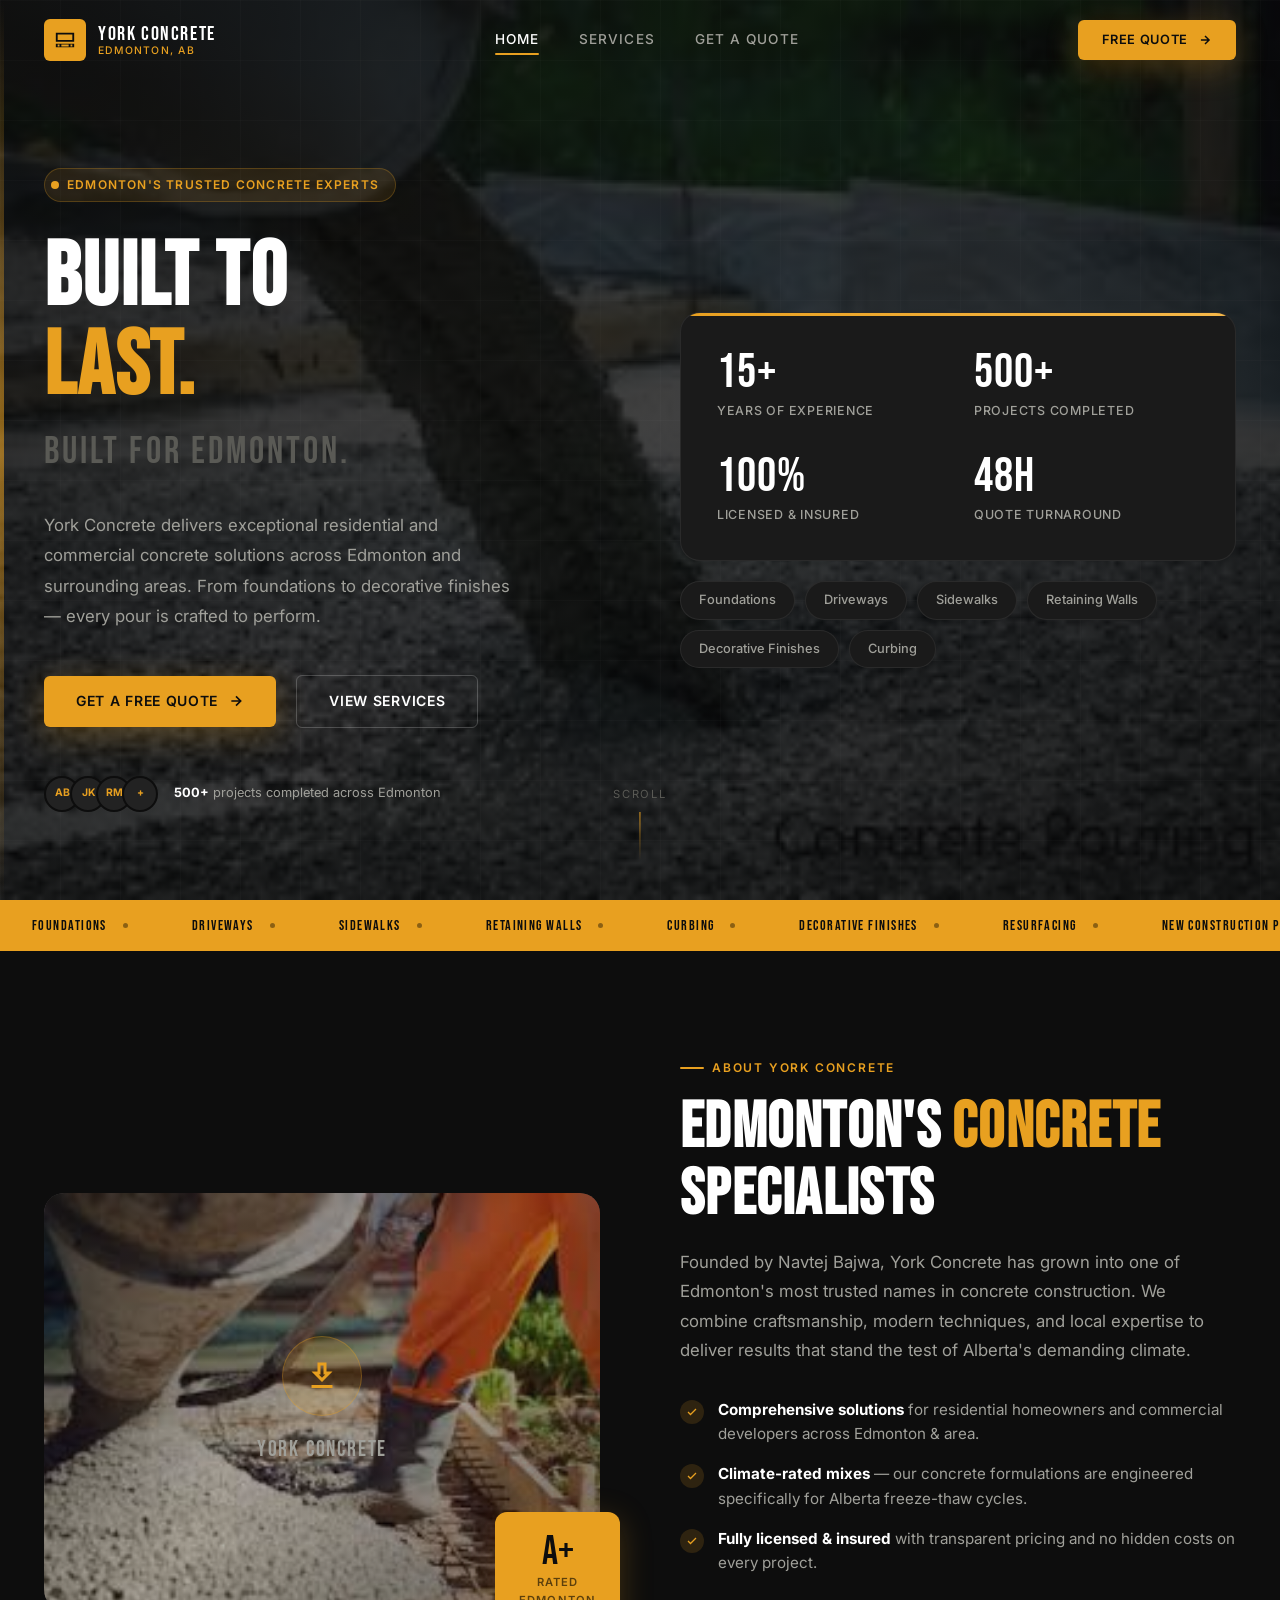
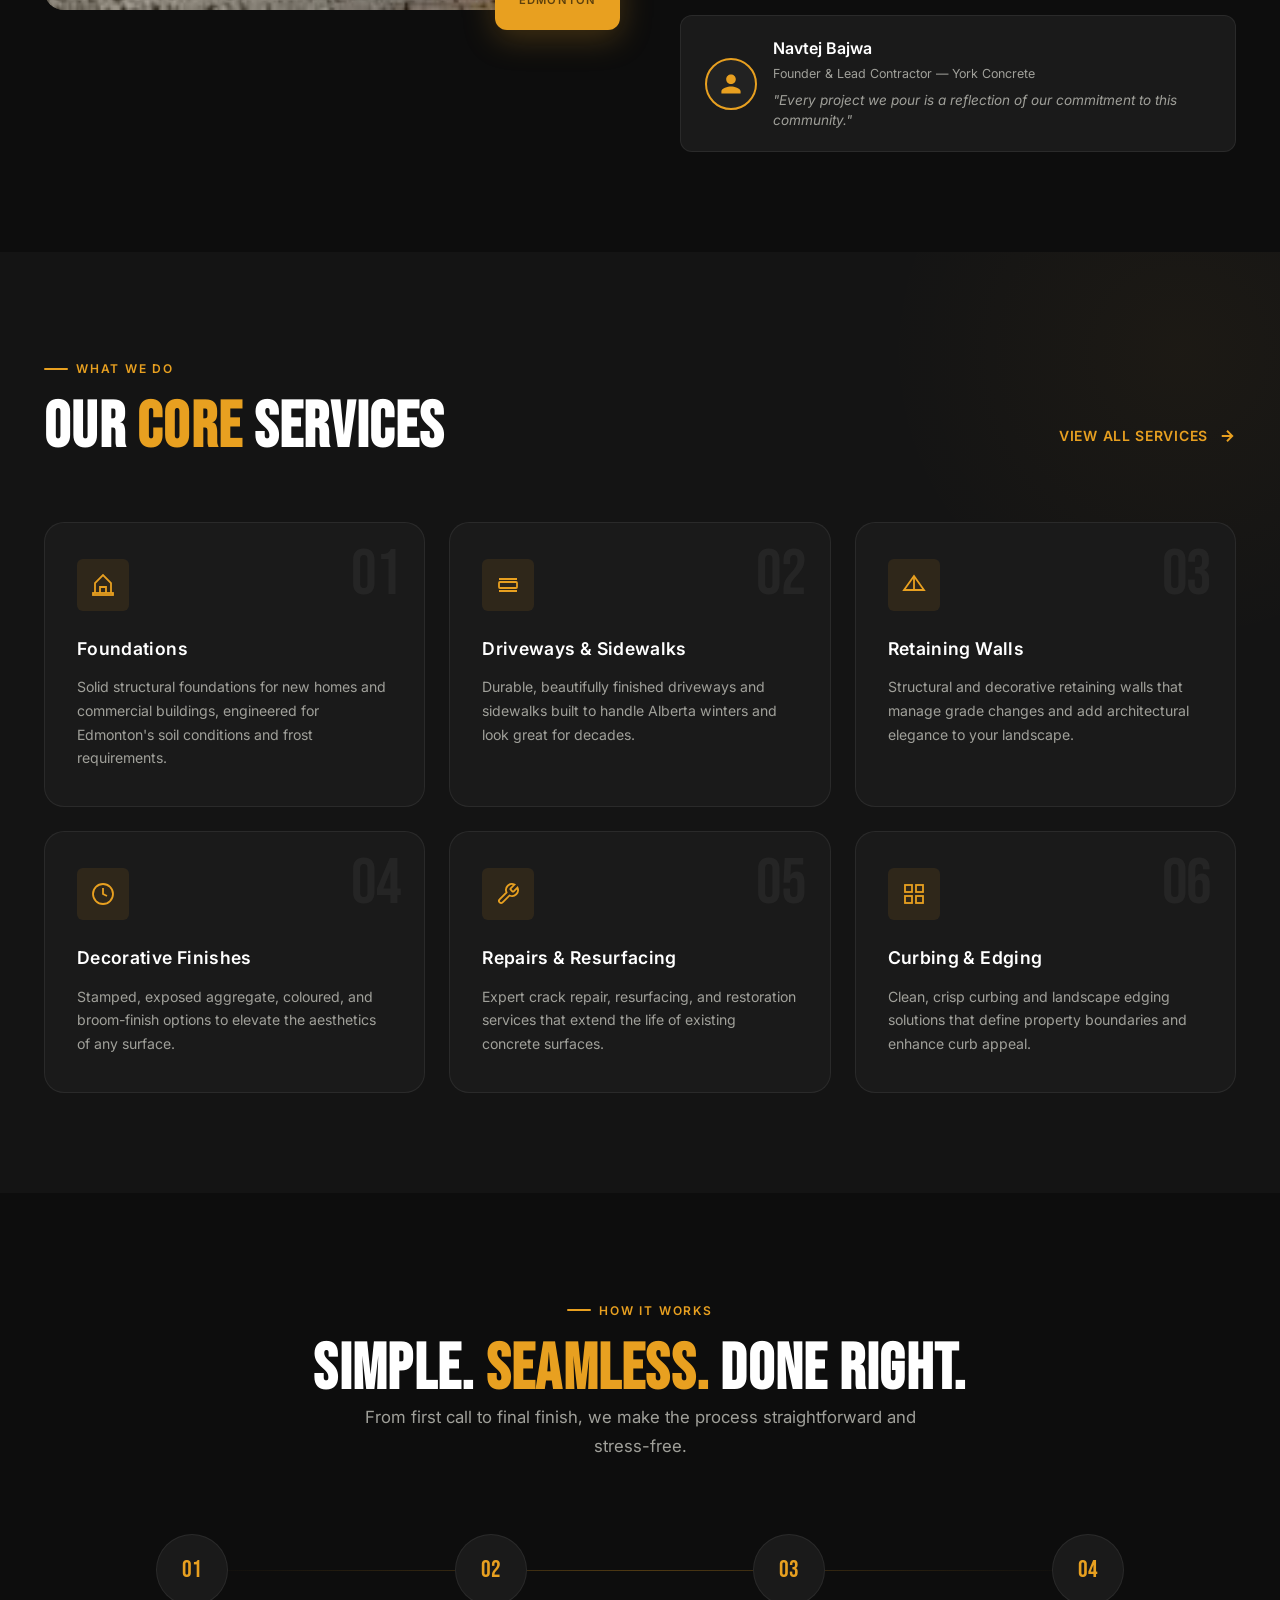
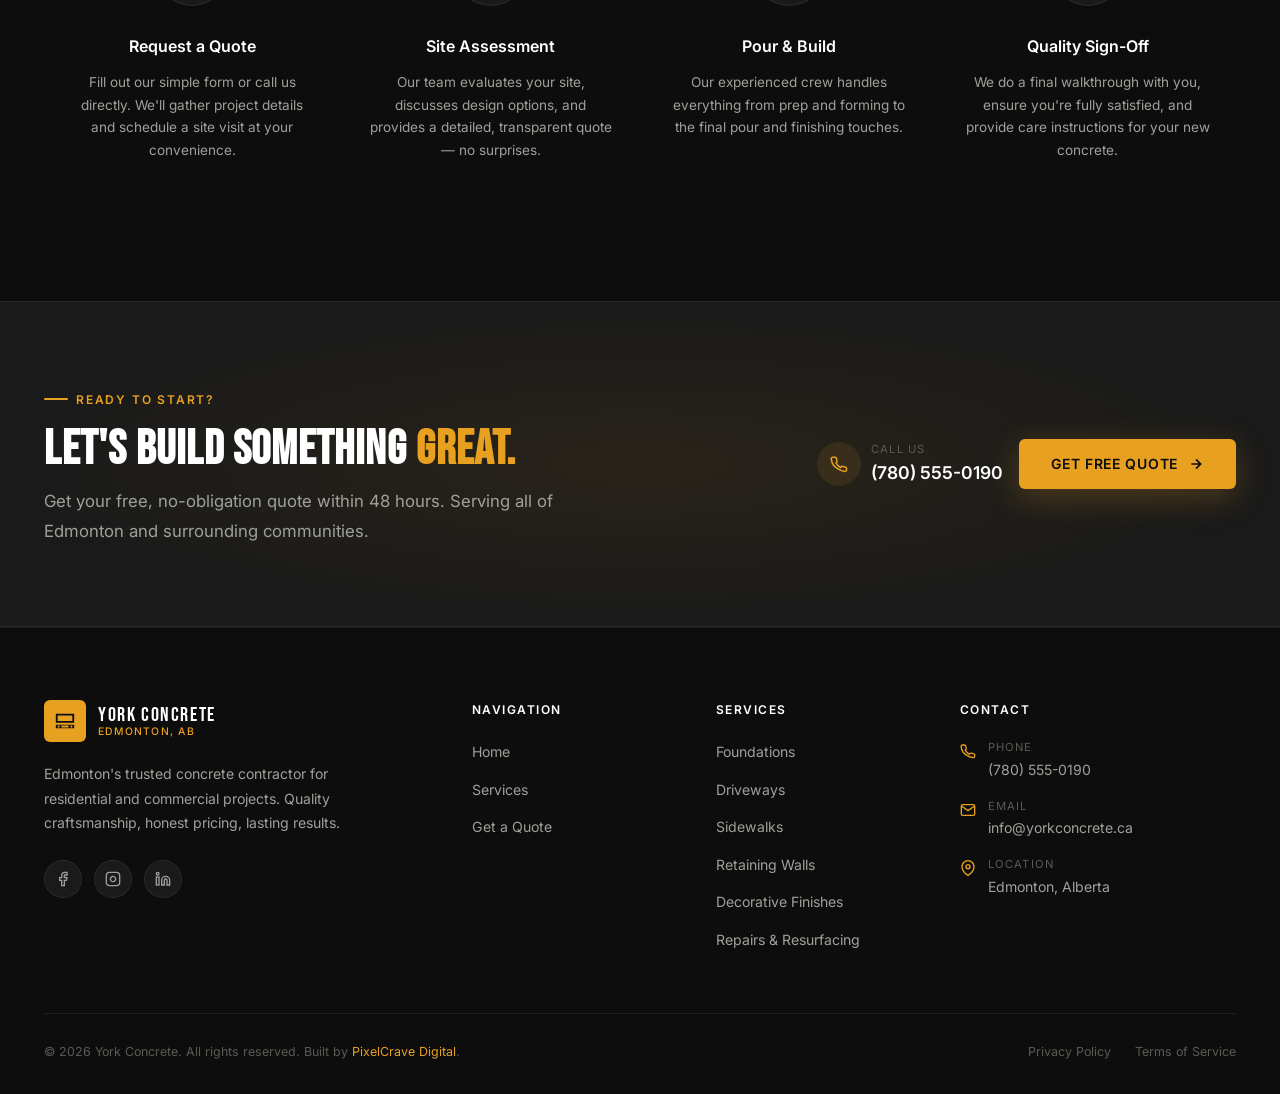
==== commit bcabb216: "Replace all Unsplash images with uploaded local assets across all pages - Home hero: hero home.jpg -" ====
--- a/index.html
+++ b/index.html
@@ -24,7 +24,7 @@
   <meta property="og:title" content="York Concrete | Edmonton's Premier Concrete Contractor" />
   <meta property="og:description" content="Edmonton's trusted concrete contractor. Foundations, driveways, sidewalks, retaining walls & decorative finishes. Free quotes within 48 hours." />
   <meta property="og:url" content="https://yorkconcrete.ca/" />
-  <meta property="og:image" content="https://images.unsplash.com/photo-1504307651254-35680f356dfd?auto=format&fit=crop&w=1200&q=80" />
+  <meta property="og:image" content="assets/hero%20home.jpg" />
   <meta property="og:image:width" content="1200" />
   <meta property="og:image:height" content="630" />
   <meta property="og:image:alt" content="York Concrete construction workers pouring concrete in Edmonton" />
@@ -34,7 +34,7 @@
   <meta name="twitter:card" content="summary_large_image" />
   <meta name="twitter:title" content="York Concrete | Edmonton's Premier Concrete Contractor" />
   <meta name="twitter:description" content="Edmonton's trusted concrete contractor. Foundations, driveways, sidewalks, retaining walls & decorative finishes. Free quotes within 48 hours." />
-  <meta name="twitter:image" content="https://images.unsplash.com/photo-1504307651254-35680f356dfd?auto=format&fit=crop&w=1200&q=80" />
+  <meta name="twitter:image" content="assets/hero%20home.jpg" />
   <meta name="twitter:image:alt" content="York Concrete — Edmonton AB" />
 
   <!-- ===== JSON-LD STRUCTURED DATA ===== -->
@@ -55,7 +55,7 @@
         "url": "https://yorkconcrete.ca",
         "telephone": "+17805550190",
         "email": "info@yorkconcrete.ca",
-        "image": "https://images.unsplash.com/photo-1504307651254-35680f356dfd?auto=format&fit=crop&w=1200&q=80",
+        "image": "assets/hero%20home.jpg",
         "logo": "https://yorkconcrete.ca/assets/logo.png",
         "address": {
           "@type": "PostalAddress",
@@ -187,7 +187,7 @@
   <section class="hero">
     <div class="hero-bg">
       <img
-        src="https://images.unsplash.com/photo-1504307651254-35680f356dfd?auto=format&fit=crop&w=1920&q=80"
+        src="assets/hero%20home.jpg"
         alt="York Concrete construction workers pouring concrete in Edmonton"
         class="hero-bg-img"
         loading="eager"
@@ -313,8 +313,8 @@
         <div class="about-visual reveal-left">
           <div class="about-img-wrap">
             <img
-              src="https://images.unsplash.com/photo-1581092160607-ee22621dd758?auto=format&fit=crop&w=900&q=80"
-              alt="Concrete foundation construction work by York Concrete in Edmonton"
+              src="assets/edminton%27s%20concrete%20specialists.jpg"
+              alt="Edmonton's concrete specialists — York Concrete workers on job site"
               class="about-img-real"
               loading="lazy"
               width="900"
--- a/css/styles.css
+++ b/css/styles.css
@@ -1856,7 +1856,7 @@
 .why-photo-overlay {
   position: absolute;
   inset: 0;
-  background: linear-gradient(to top, rgba(13,13,13,0.8) 0%, transparent 60%);
+  background: linear-gradient(to top, rgba(13,13,13,0.85) 0%, rgba(0,0,0,0.45) 100%);
 }
 .why-photo-label {
   position: absolute;
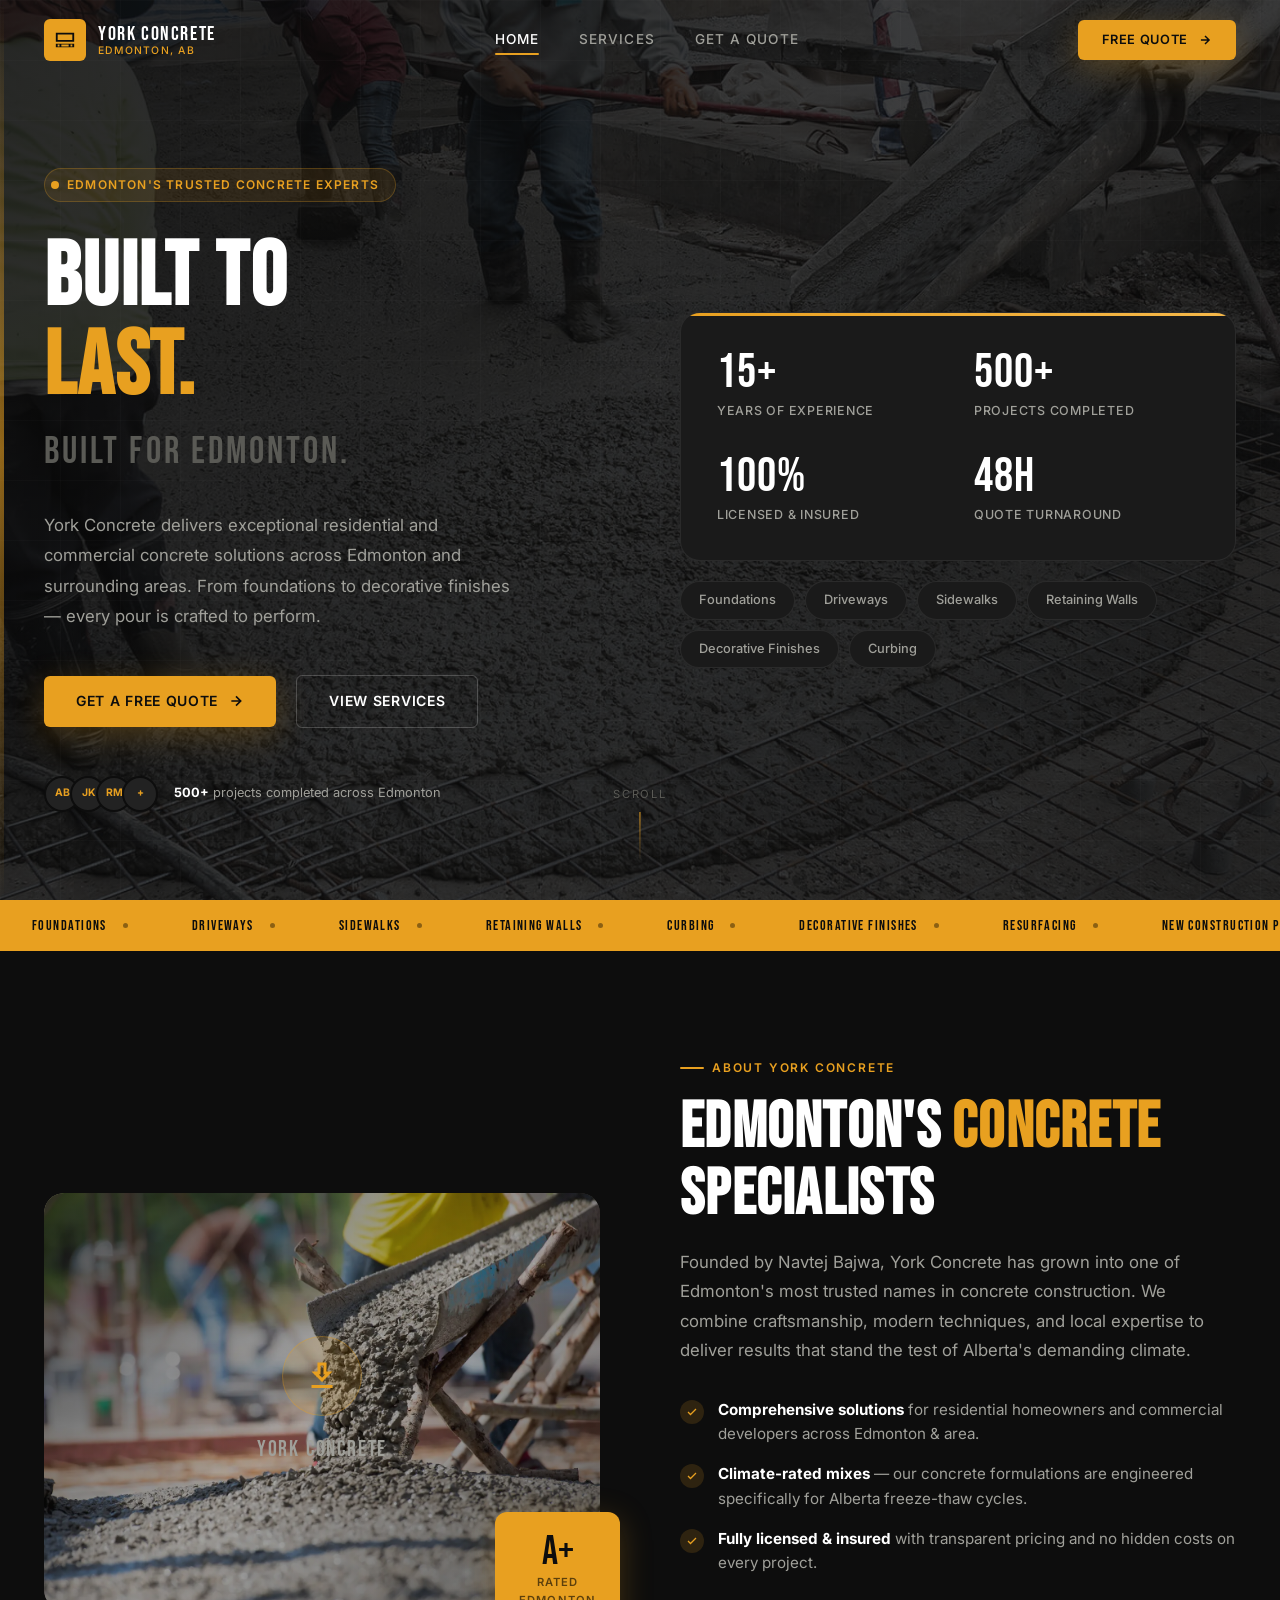
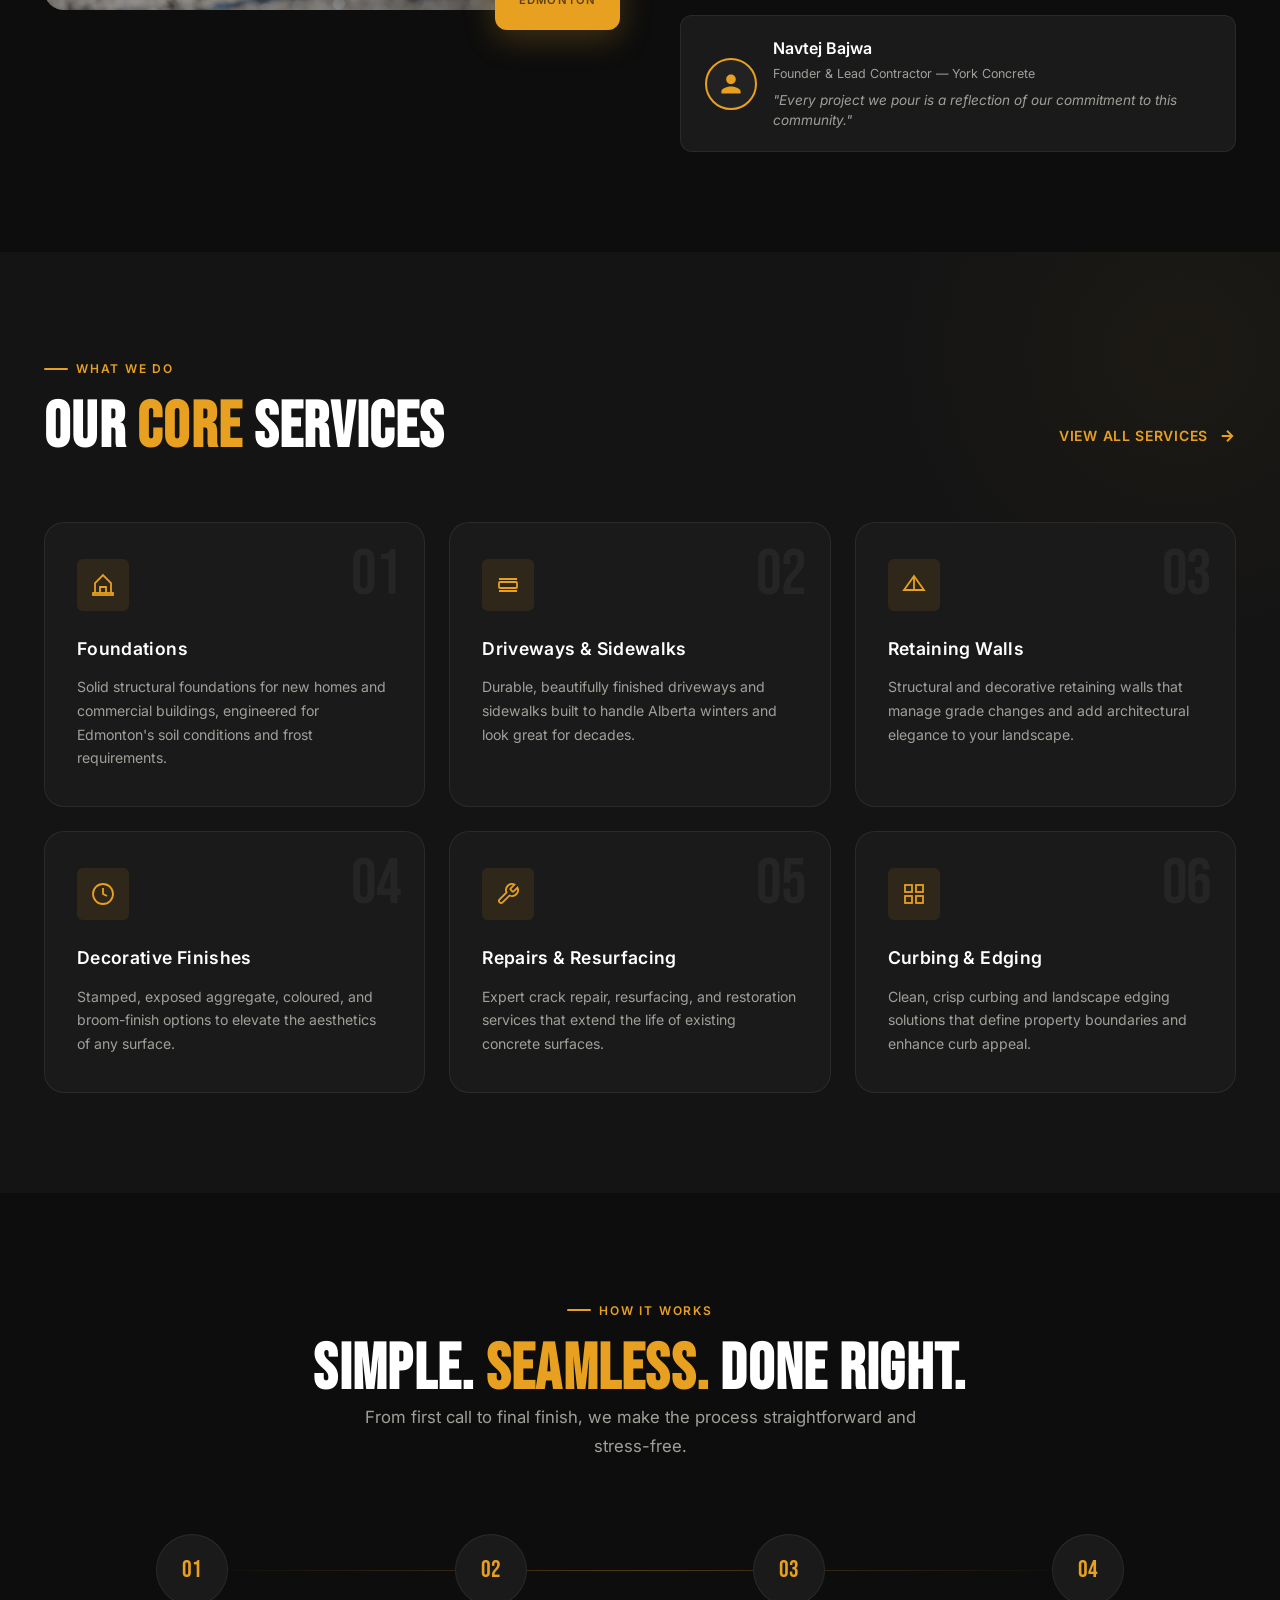
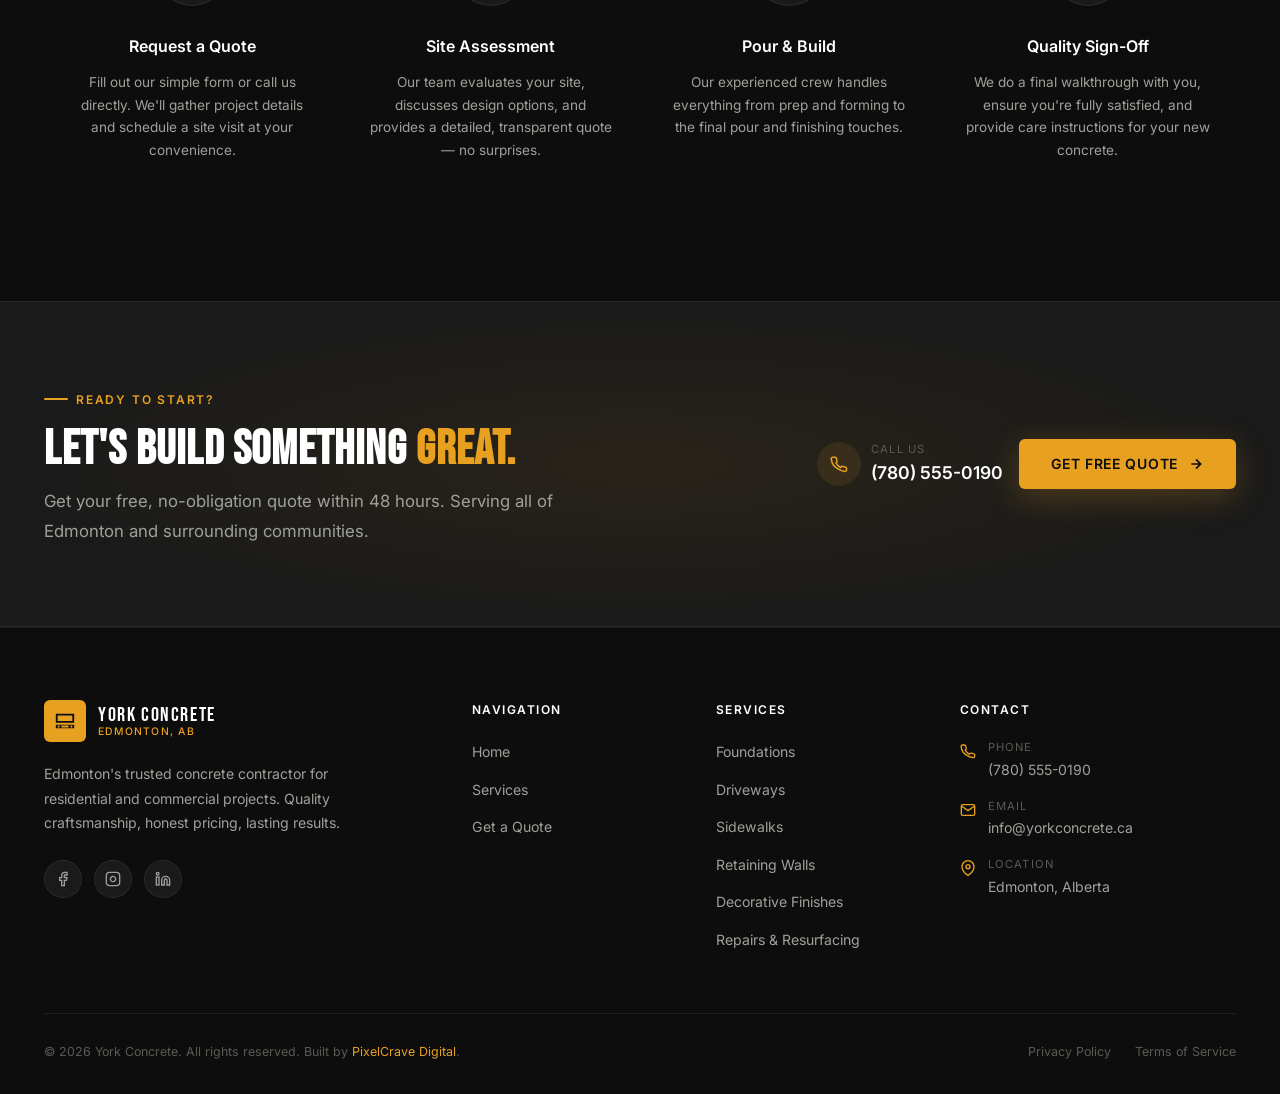
==== commit 0de0a8d6: "Replace all site images with high-quality uploaded photos - hero home.jpg: concrete pour on rebar sl" ====
--- a/index.html
+++ b/index.html
@@ -313,7 +313,7 @@
         <div class="about-visual reveal-left">
           <div class="about-img-wrap">
             <img
-              src="assets/edminton%27s%20concrete%20specialists.jpg"
+              src="assets/edminton%27s%20concrete%20specialists.webp"
               alt="Edmonton's concrete specialists — York Concrete workers on job site"
               class="about-img-real"
               loading="lazy"
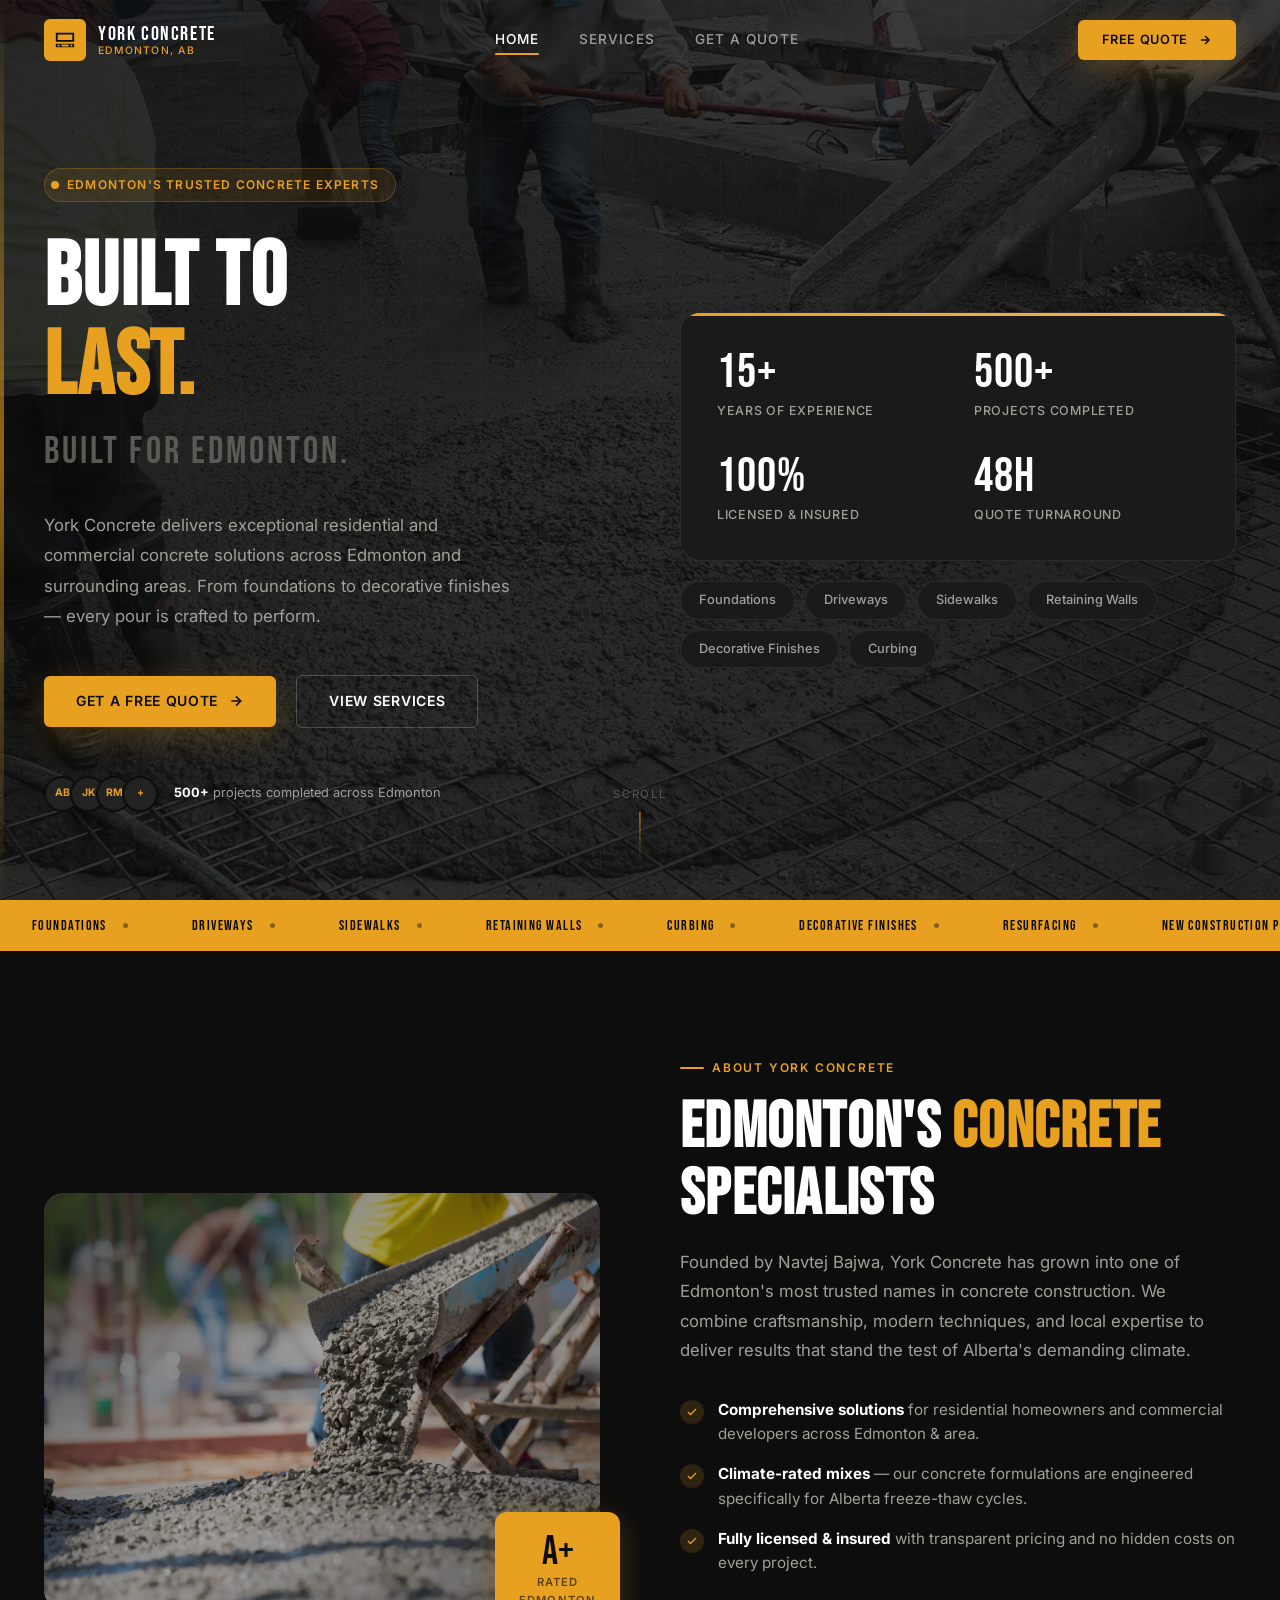
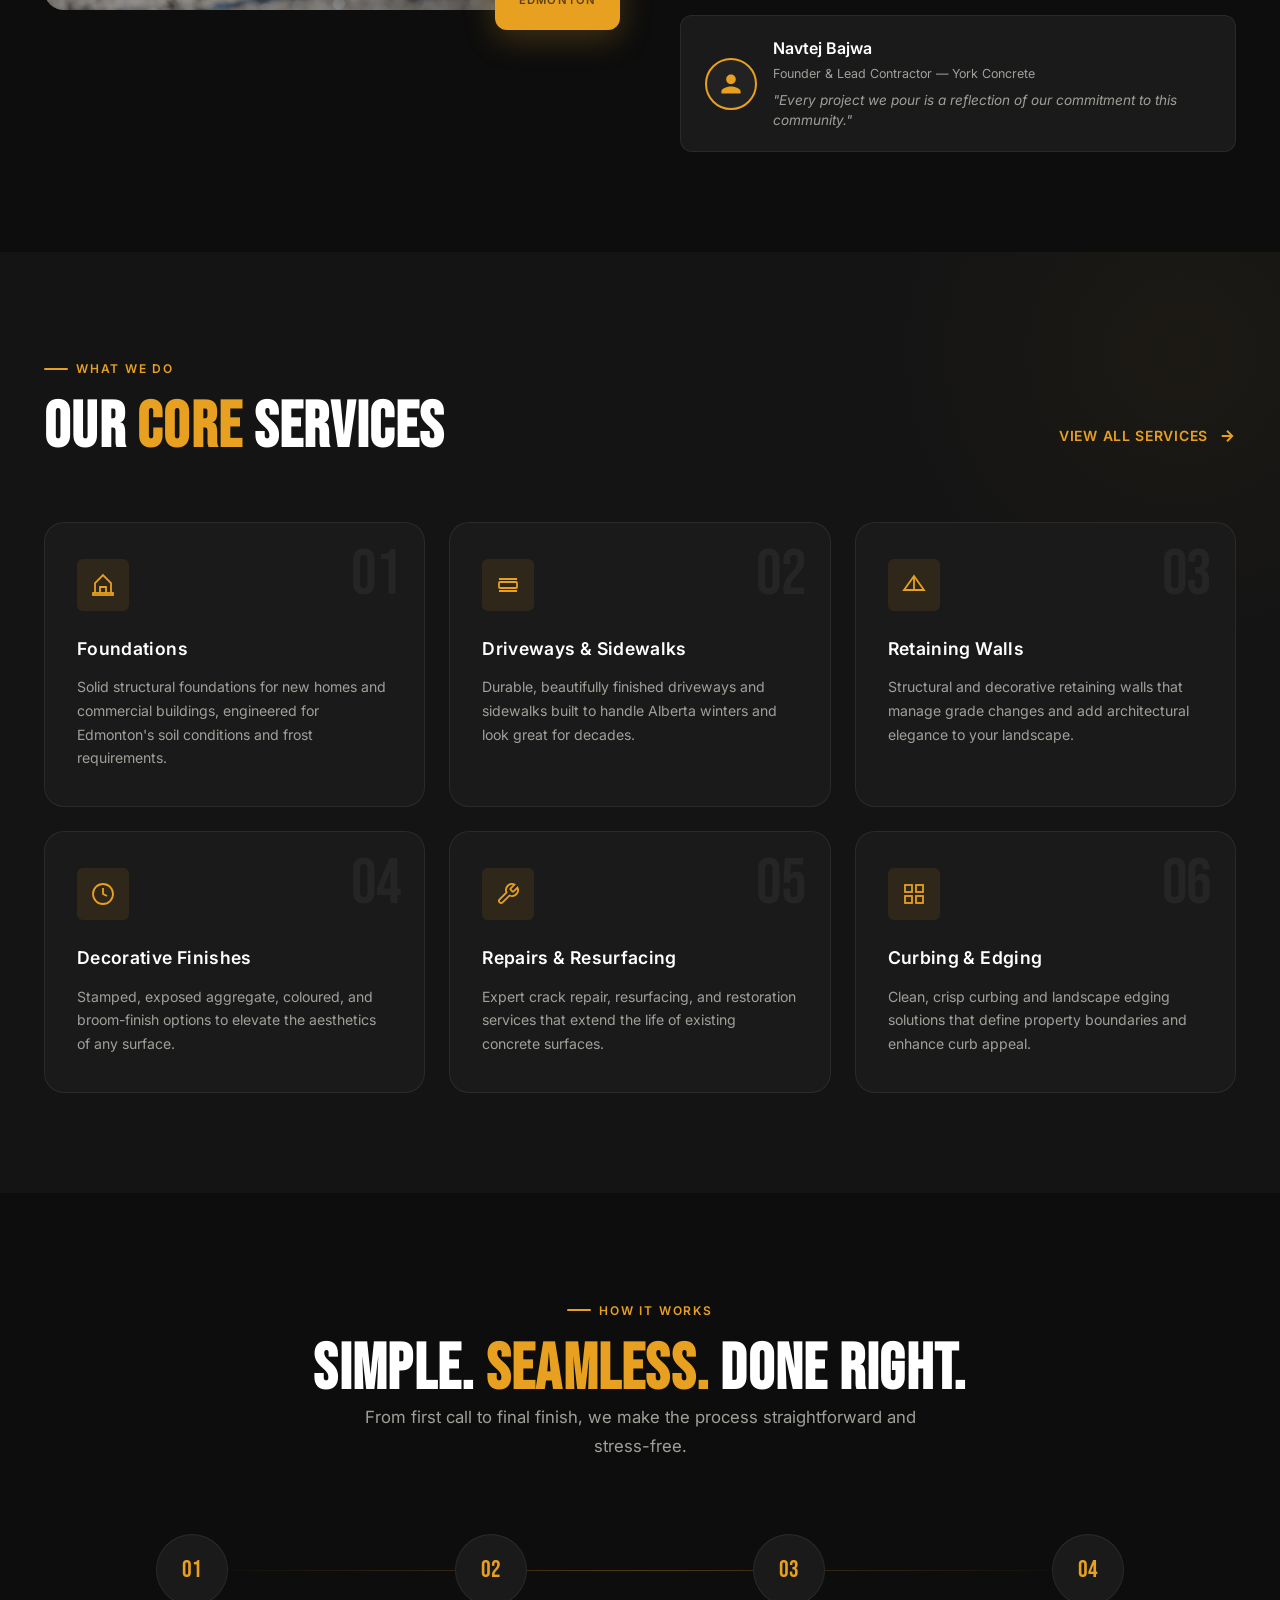
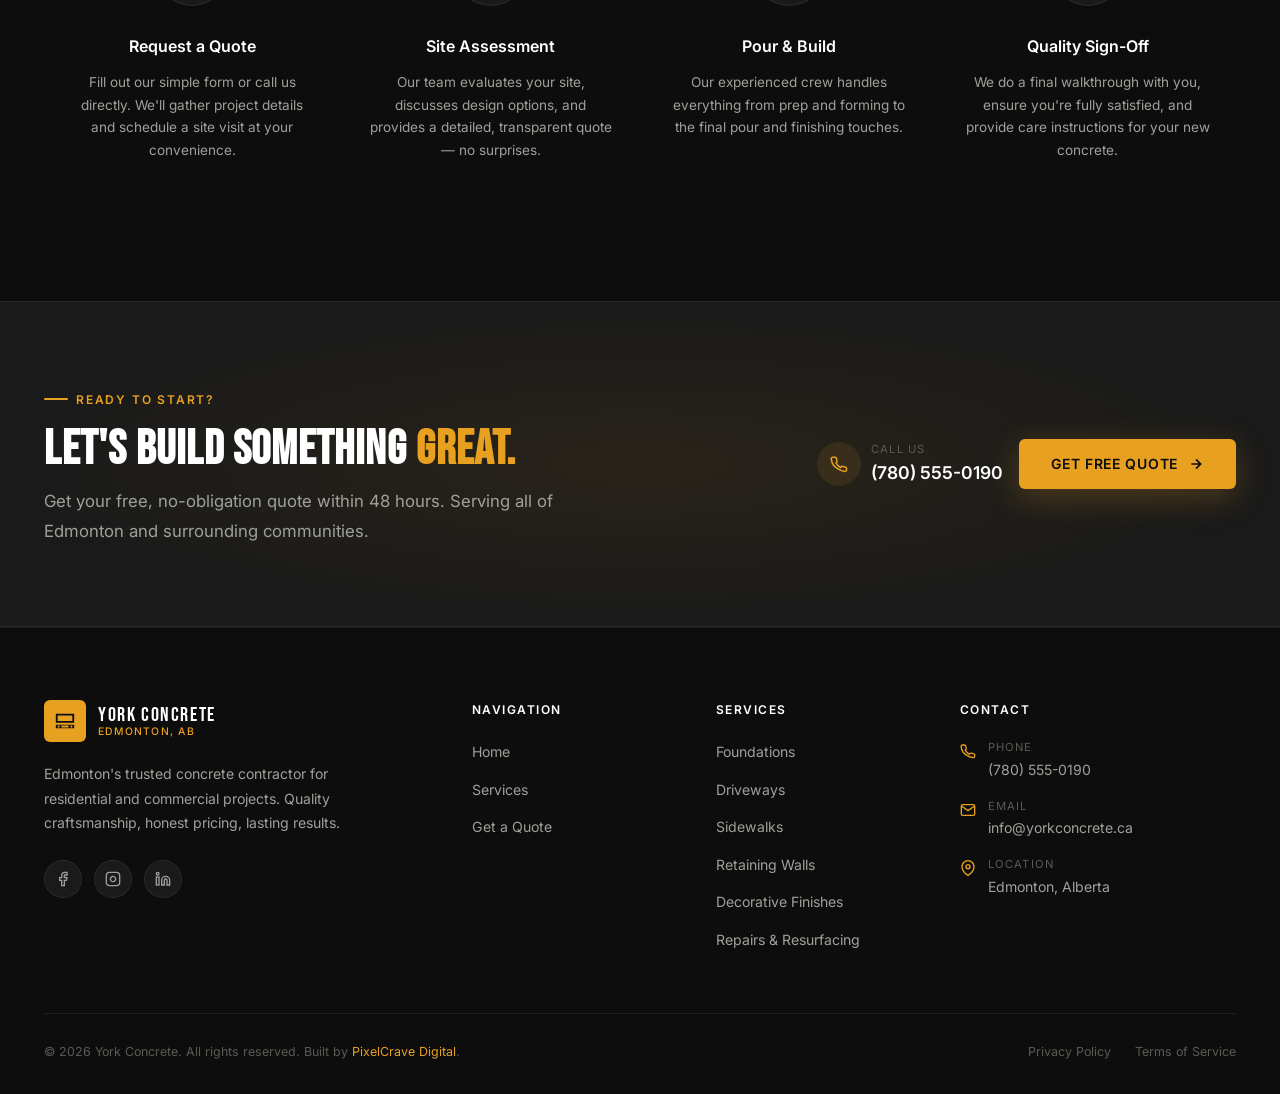
==== commit f04dc2d5: "Remove download arrow icon and YORK CONCRETE label overlay from About section photo Co-Authored-By: " ====
--- a/index.html
+++ b/index.html
@@ -321,12 +321,6 @@
               height="675"
             />
             <div class="about-img-overlay-gradient"></div>
-            <div class="about-img-overlay">
-              <div class="about-img-icon">
-                <svg viewBox="0 0 24 24"><path d="M19 9h-4V3H9v6H5l7 7 7-7zm-8 2V5h2v6h1.17L12 13.17 9.83 11H11zm-6 7h14v2H5z"/></svg>
-              </div>
-              <span class="about-img-label">YORK CONCRETE</span>
-            </div>
           </div>
           <div class="about-float-badge">
             <span class="num">A+</span>
